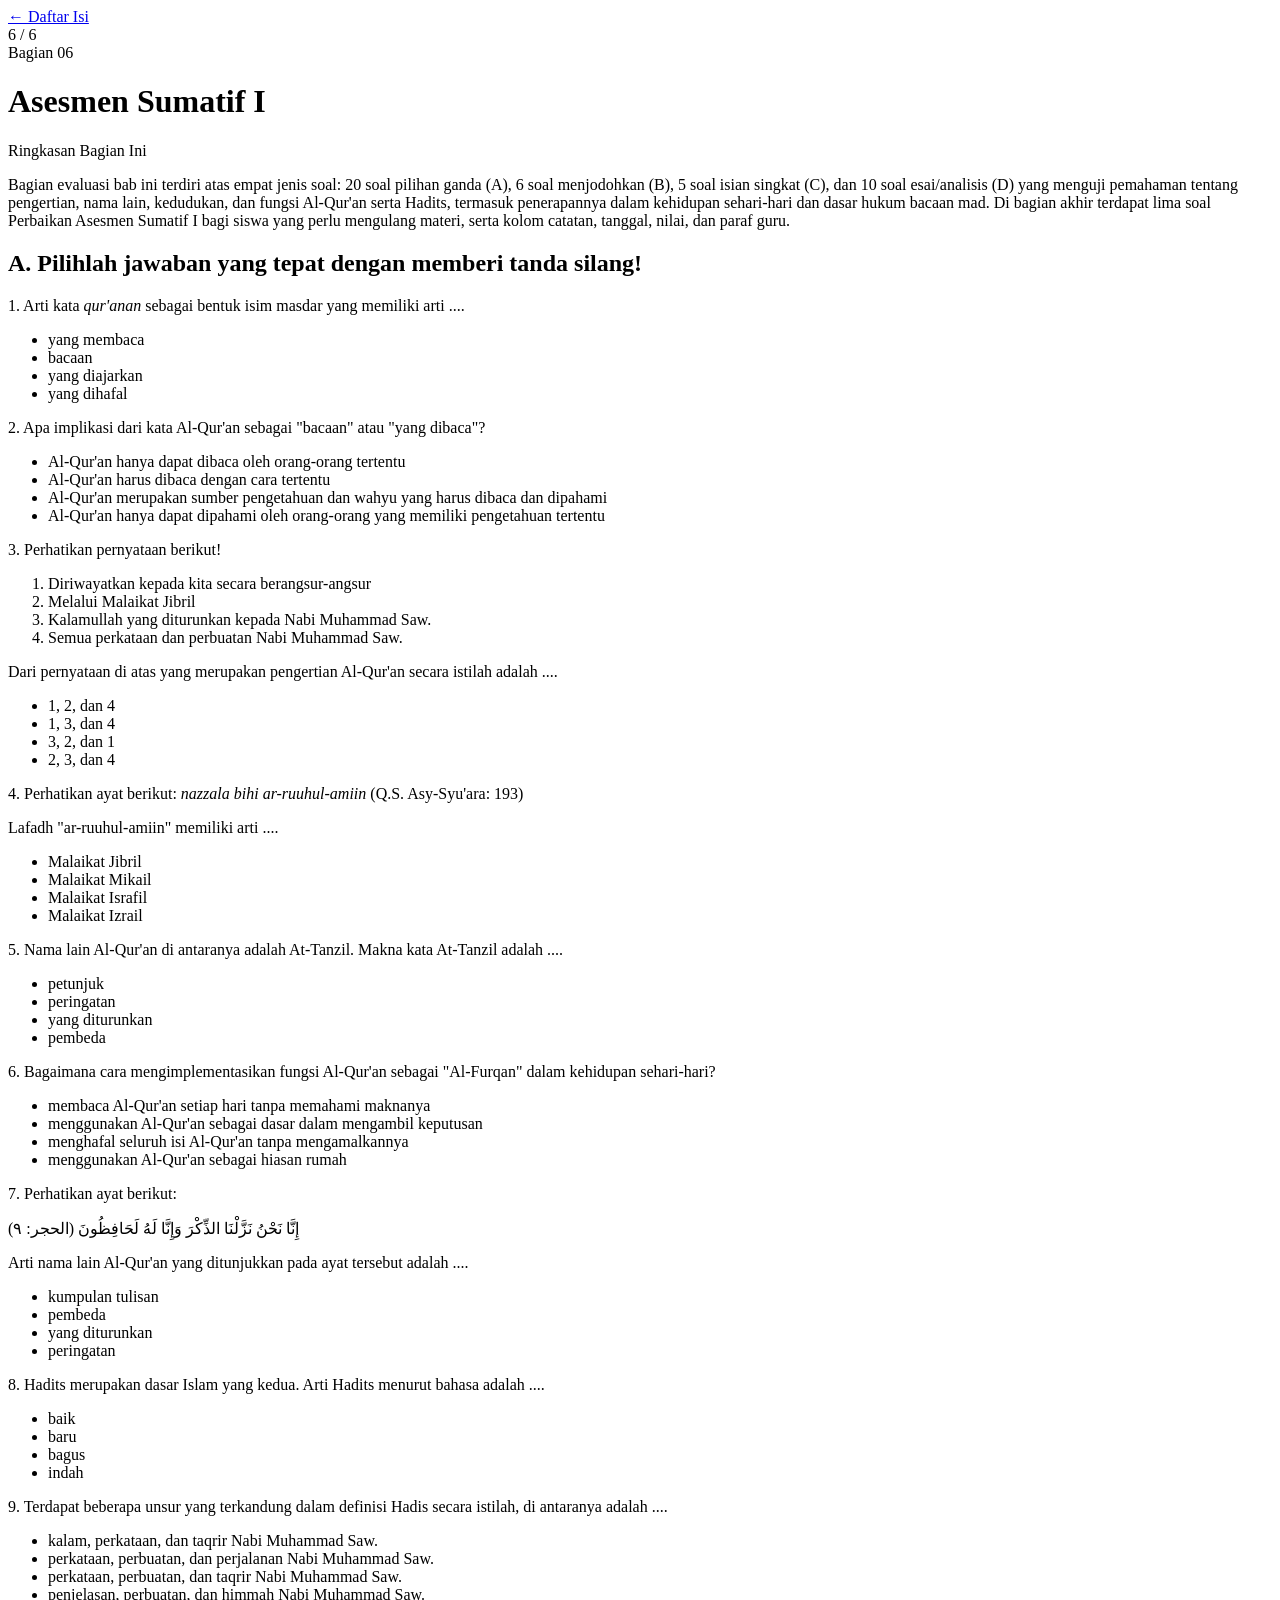
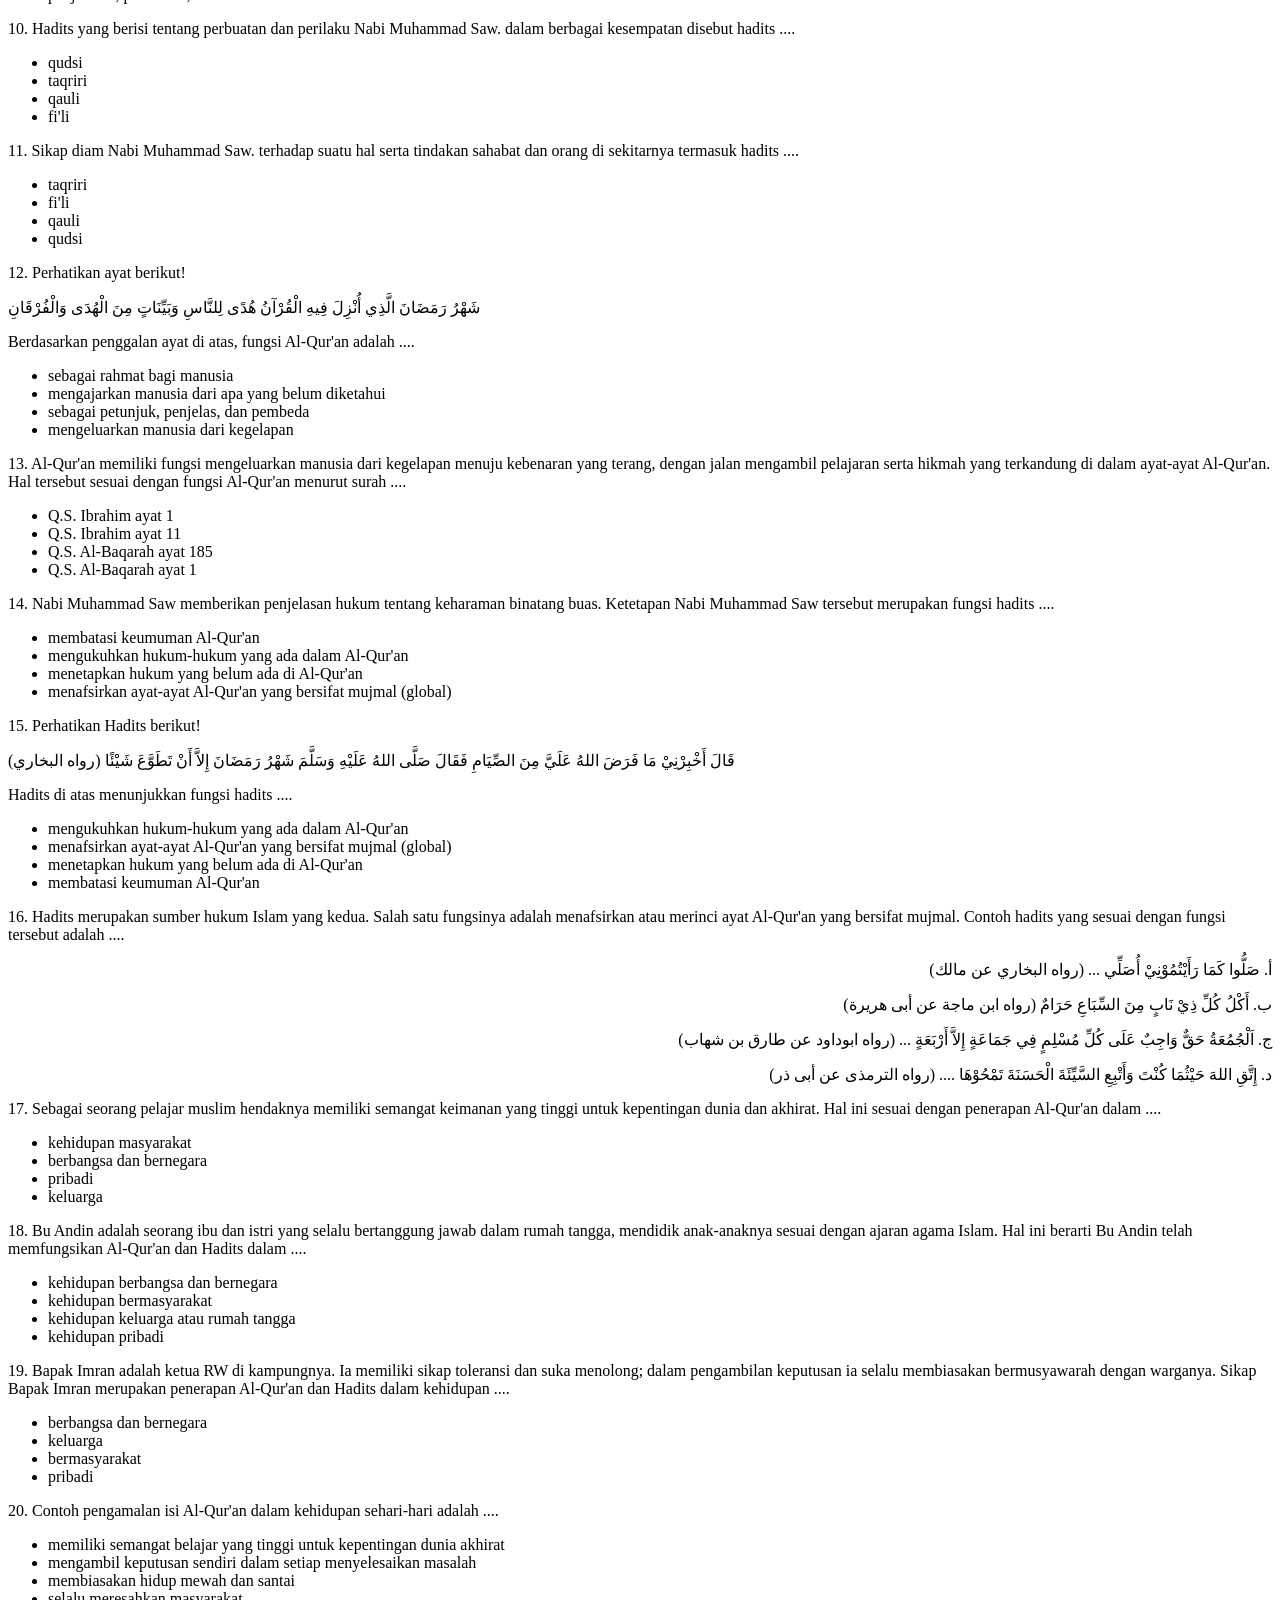
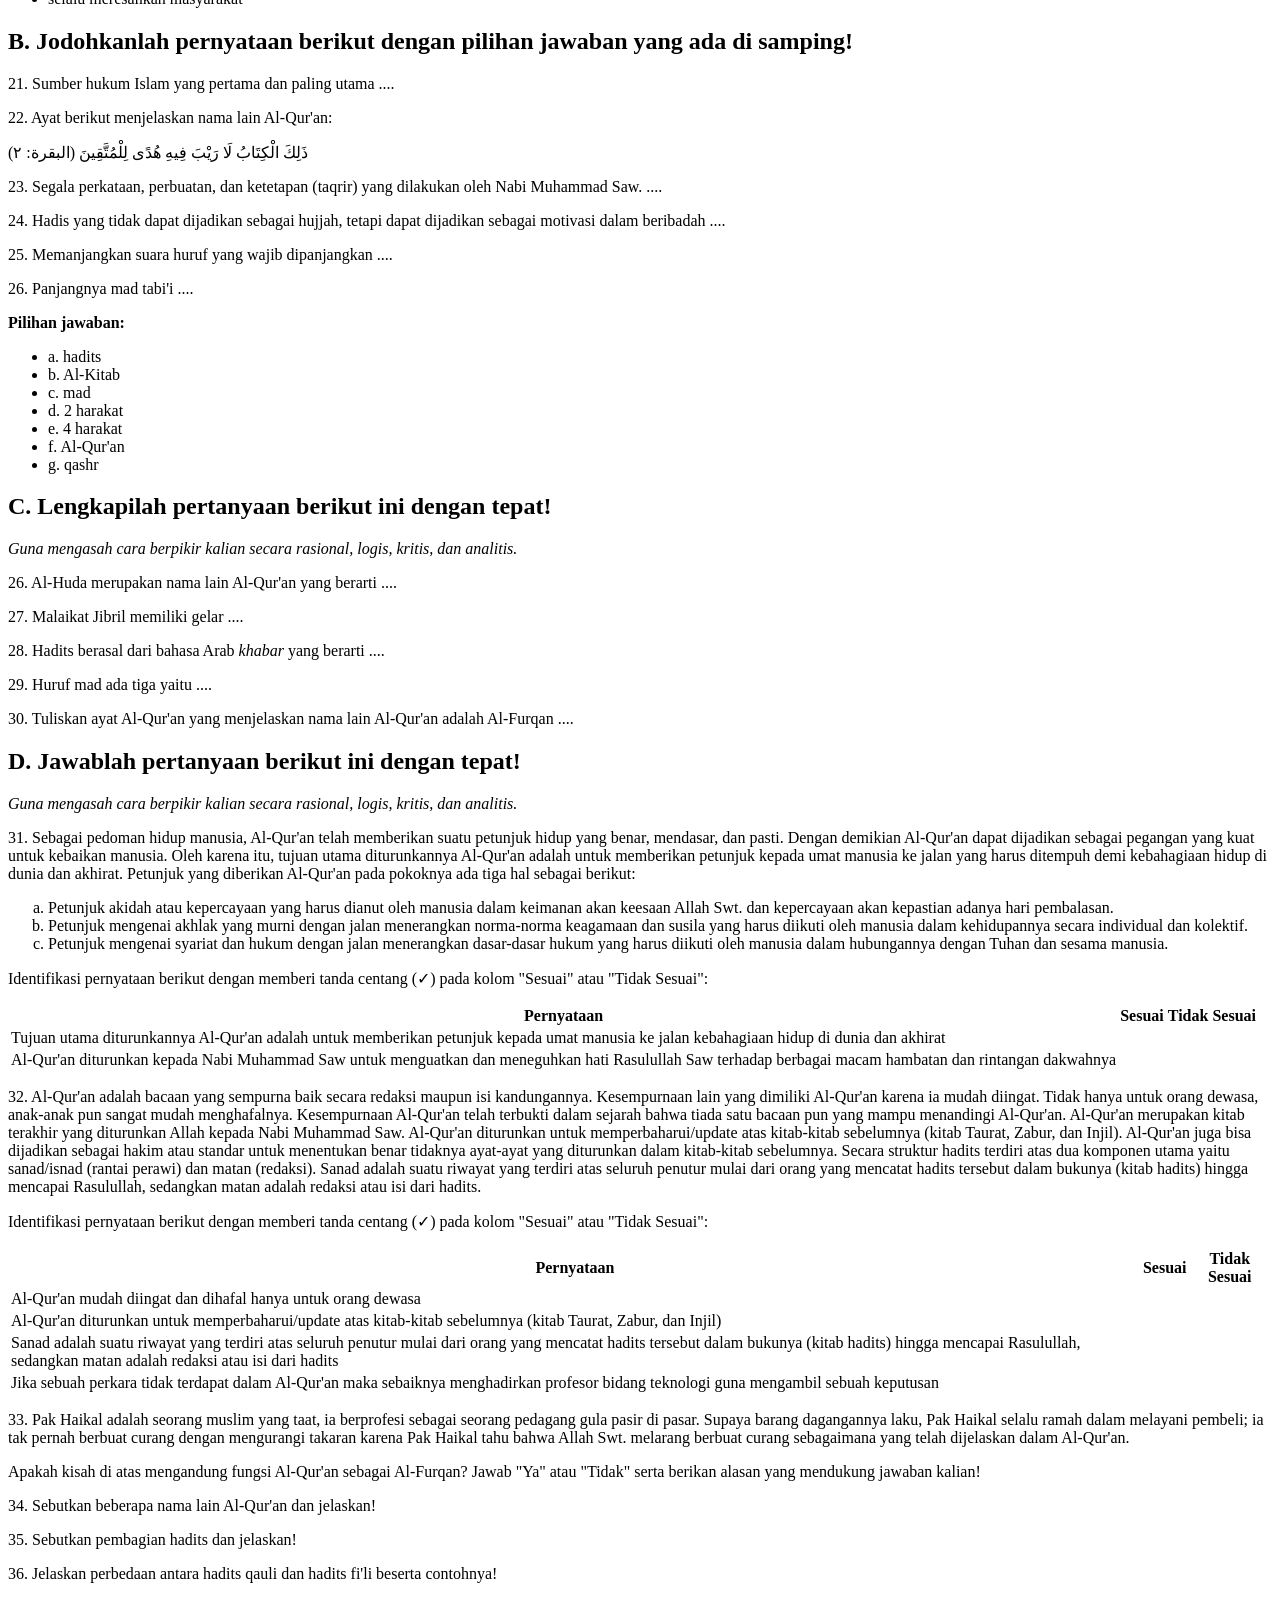
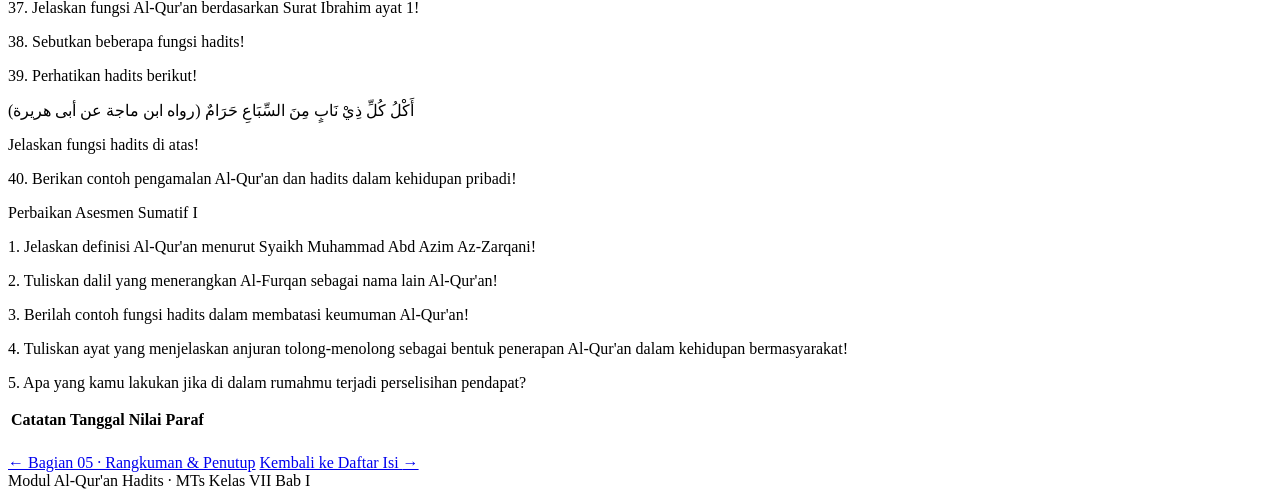
==== 06-asesmen.html @ 74bdc197 "Add files via upload" ====
<!DOCTYPE html>
<html lang="id">
<head>
<meta charset="UTF-8">
<meta name="viewport" content="width=device-width, initial-scale=1.0">
<title>Asesmen Sumatif I — Modul Al-Qur'an Hadits Bab I</title>
<link rel="stylesheet" href="assets/style.css">
</head>
<body>
<div class="wrap">

  <nav class="progress">
    <a href="index.html">&larr; Daftar Isi</a>
    <div class="dots">
      <span class="dot"></span><span class="dot"></span><span class="dot"></span>
      <span class="dot"></span><span class="dot"></span><span class="dot active"></span>
    </div>
    <span>6 / 6</span>
  </nav>

  <span class="section-tag">Bagian 06</span>
  <h1 class="page-title">Asesmen Sumatif I</h1>

  <div class="ringkasan">
    <span class="label">Ringkasan Bagian Ini</span>
    <p>Bagian evaluasi bab ini terdiri atas empat jenis soal: 20 soal pilihan ganda (A), 6 soal menjodohkan (B), 5 soal isian singkat (C), dan 10 soal esai/analisis (D) yang menguji pemahaman tentang pengertian, nama lain, kedudukan, dan fungsi Al-Qur'an serta Hadits, termasuk penerapannya dalam kehidupan sehari-hari dan dasar hukum bacaan mad. Di bagian akhir terdapat lima soal Perbaikan Asesmen Sumatif I bagi siswa yang perlu mengulang materi, serta kolom catatan, tanggal, nilai, dan paraf guru.</p>
  </div>

  <article>
    <h2>A. Pilihlah jawaban yang tepat dengan memberi tanda silang!</h2>

    <div class="soal"><p><span class="no">1.</span> Arti kata <em>qur'anan</em> sebagai bentuk isim masdar yang memiliki arti ....</p>
      <ul class="pilihan"><li data-letter="a">yang membaca</li><li data-letter="b">bacaan</li><li data-letter="c">yang diajarkan</li><li data-letter="d">yang dihafal</li></ul></div>

    <div class="soal"><p><span class="no">2.</span> Apa implikasi dari kata Al-Qur'an sebagai "bacaan" atau "yang dibaca"?</p>
      <ul class="pilihan"><li data-letter="a">Al-Qur'an hanya dapat dibaca oleh orang-orang tertentu</li><li data-letter="b">Al-Qur'an harus dibaca dengan cara tertentu</li><li data-letter="c">Al-Qur'an merupakan sumber pengetahuan dan wahyu yang harus dibaca dan dipahami</li><li data-letter="d">Al-Qur'an hanya dapat dipahami oleh orang-orang yang memiliki pengetahuan tertentu</li></ul></div>

    <div class="soal"><p><span class="no">3.</span> Perhatikan pernyataan berikut!</p>
      <ol><li>Diriwayatkan kepada kita secara berangsur-angsur</li><li>Melalui Malaikat Jibril</li><li>Kalamullah yang diturunkan kepada Nabi Muhammad Saw.</li><li>Semua perkataan dan perbuatan Nabi Muhammad Saw.</li></ol>
      <p>Dari pernyataan di atas yang merupakan pengertian Al-Qur'an secara istilah adalah ....</p>
      <ul class="pilihan"><li data-letter="a">1, 2, dan 4</li><li data-letter="b">1, 3, dan 4</li><li data-letter="c">3, 2, dan 1</li><li data-letter="d">2, 3, dan 4</li></ul></div>

    <div class="soal"><p><span class="no">4.</span> Perhatikan ayat berikut: <em>nazzala bihi ar-ruuhul-amiin</em> (Q.S. Asy-Syu'ara: 193)</p>
      <p>Lafadh "ar-ruuhul-amiin" memiliki arti ....</p>
      <ul class="pilihan"><li data-letter="a">Malaikat Jibril</li><li data-letter="b">Malaikat Mikail</li><li data-letter="c">Malaikat Israfil</li><li data-letter="d">Malaikat Izrail</li></ul></div>

    <div class="soal"><p><span class="no">5.</span> Nama lain Al-Qur'an di antaranya adalah At-Tanzil. Makna kata At-Tanzil adalah ....</p>
      <ul class="pilihan"><li data-letter="a">petunjuk</li><li data-letter="b">peringatan</li><li data-letter="c">yang diturunkan</li><li data-letter="d">pembeda</li></ul></div>

    <div class="soal"><p><span class="no">6.</span> Bagaimana cara mengimplementasikan fungsi Al-Qur'an sebagai "Al-Furqan" dalam kehidupan sehari-hari?</p>
      <ul class="pilihan"><li data-letter="a">membaca Al-Qur'an setiap hari tanpa memahami maknanya</li><li data-letter="b">menggunakan Al-Qur'an sebagai dasar dalam mengambil keputusan</li><li data-letter="c">menghafal seluruh isi Al-Qur'an tanpa mengamalkannya</li><li data-letter="d">menggunakan Al-Qur'an sebagai hiasan rumah</li></ul></div>

    <div class="soal"><p><span class="no">7.</span> Perhatikan ayat berikut:</p>
      <span class="arabic" dir="rtl">إِنَّا نَحْنُ نَزَّلْنَا الذِّكْرَ وَإِنَّا لَهُ لَحَافِظُونَ (الحجر: ٩)</span>
      <p>Arti nama lain Al-Qur'an yang ditunjukkan pada ayat tersebut adalah ....</p>
      <ul class="pilihan"><li data-letter="a">kumpulan tulisan</li><li data-letter="b">pembeda</li><li data-letter="c">yang diturunkan</li><li data-letter="d">peringatan</li></ul></div>

    <div class="soal"><p><span class="no">8.</span> Hadits merupakan dasar Islam yang kedua. Arti Hadits menurut bahasa adalah ....</p>
      <ul class="pilihan"><li data-letter="a">baik</li><li data-letter="b">baru</li><li data-letter="c">bagus</li><li data-letter="d">indah</li></ul></div>

    <div class="soal"><p><span class="no">9.</span> Terdapat beberapa unsur yang terkandung dalam definisi Hadis secara istilah, di antaranya adalah ....</p>
      <ul class="pilihan"><li data-letter="a">kalam, perkataan, dan taqrir Nabi Muhammad Saw.</li><li data-letter="b">perkataan, perbuatan, dan perjalanan Nabi Muhammad Saw.</li><li data-letter="c">perkataan, perbuatan, dan taqrir Nabi Muhammad Saw.</li><li data-letter="d">penjelasan, perbuatan, dan himmah Nabi Muhammad Saw.</li></ul></div>

    <div class="soal"><p><span class="no">10.</span> Hadits yang berisi tentang perbuatan dan perilaku Nabi Muhammad Saw. dalam berbagai kesempatan disebut hadits ....</p>
      <ul class="pilihan"><li data-letter="a">qudsi</li><li data-letter="b">taqriri</li><li data-letter="c">qauli</li><li data-letter="d">fi'li</li></ul></div>

    <div class="soal"><p><span class="no">11.</span> Sikap diam Nabi Muhammad Saw. terhadap suatu hal serta tindakan sahabat dan orang di sekitarnya termasuk hadits ....</p>
      <ul class="pilihan"><li data-letter="a">taqriri</li><li data-letter="b">fi'li</li><li data-letter="c">qauli</li><li data-letter="d">qudsi</li></ul></div>

    <div class="soal"><p><span class="no">12.</span> Perhatikan ayat berikut!</p>
      <span class="arabic" dir="rtl">شَهْرُ رَمَضَانَ الَّذِي أُنْزِلَ فِيهِ الْقُرْآنُ هُدًى لِلنَّاسِ وَبَيِّنَاتٍ مِنَ الْهُدَى وَالْفُرْقَانِ</span>
      <p>Berdasarkan penggalan ayat di atas, fungsi Al-Qur'an adalah ....</p>
      <ul class="pilihan"><li data-letter="a">sebagai rahmat bagi manusia</li><li data-letter="b">mengajarkan manusia dari apa yang belum diketahui</li><li data-letter="c">sebagai petunjuk, penjelas, dan pembeda</li><li data-letter="d">mengeluarkan manusia dari kegelapan</li></ul></div>

    <div class="soal"><p><span class="no">13.</span> Al-Qur'an memiliki fungsi mengeluarkan manusia dari kegelapan menuju kebenaran yang terang, dengan jalan mengambil pelajaran serta hikmah yang terkandung di dalam ayat-ayat Al-Qur'an. Hal tersebut sesuai dengan fungsi Al-Qur'an menurut surah ....</p>
      <ul class="pilihan"><li data-letter="a">Q.S. Ibrahim ayat 1</li><li data-letter="b">Q.S. Ibrahim ayat 11</li><li data-letter="c">Q.S. Al-Baqarah ayat 185</li><li data-letter="d">Q.S. Al-Baqarah ayat 1</li></ul></div>

    <div class="soal"><p><span class="no">14.</span> Nabi Muhammad Saw memberikan penjelasan hukum tentang keharaman binatang buas. Ketetapan Nabi Muhammad Saw tersebut merupakan fungsi hadits ....</p>
      <ul class="pilihan"><li data-letter="a">membatasi keumuman Al-Qur'an</li><li data-letter="b">mengukuhkan hukum-hukum yang ada dalam Al-Qur'an</li><li data-letter="c">menetapkan hukum yang belum ada di Al-Qur'an</li><li data-letter="d">menafsirkan ayat-ayat Al-Qur'an yang bersifat mujmal (global)</li></ul></div>

    <div class="soal"><p><span class="no">15.</span> Perhatikan Hadits berikut!</p>
      <span class="arabic" dir="rtl">قَالَ أَخْبِرْنِيْ مَا فَرَضَ اللهُ عَلَيَّ مِنَ الصِّيَامِ فَقَالَ صَلَّى اللهُ عَلَيْهِ وَسَلَّمَ شَهْرُ رَمَضَانَ إِلاَّ أَنْ تَطَوَّعَ شَيْئًا (رواه البخاري)</span>
      <p>Hadits di atas menunjukkan fungsi hadits ....</p>
      <ul class="pilihan"><li data-letter="a">mengukuhkan hukum-hukum yang ada dalam Al-Qur'an</li><li data-letter="b">menafsirkan ayat-ayat Al-Qur'an yang bersifat mujmal (global)</li><li data-letter="c">menetapkan hukum yang belum ada di Al-Qur'an</li><li data-letter="d">membatasi keumuman Al-Qur'an</li></ul></div>

    <div class="soal"><p><span class="no">16.</span> Hadits merupakan sumber hukum Islam yang kedua. Salah satu fungsinya adalah menafsirkan atau merinci ayat Al-Qur'an yang bersifat mujmal. Contoh hadits yang sesuai dengan fungsi tersebut adalah ....</p>
      <p class="arabic" dir="rtl">أ. صَلُّوا كَمَا رَأَيْتُمُوْنِيْ أُصَلِّي ... (رواه البخاري عن مالك)</p>
      <p class="arabic" dir="rtl">ب. أَكْلُ كُلِّ ذِيْ نَابٍ مِنَ السِّبَاعِ حَرَامٌ (رواه ابن ماجة عن أبى هريرة)</p>
      <p class="arabic" dir="rtl">ج. اَلْجُمُعَةُ حَقٌّ وَاجِبٌ عَلَى كُلِّ مُسْلِمٍ فِي جَمَاعَةٍ إِلاَّ أَرْبَعَةٍ ... (رواه ابوداود عن طارق بن شهاب)</p>
      <p class="arabic" dir="rtl">د. إِتَّقِ اللهَ حَيْثُمَا كُنْتَ وَأَتْبِعِ السَّيِّئَةَ الْحَسَنَةَ تَمْحُوْهَا .... (رواه الترمذى عن أبى ذر)</p></div>

    <div class="soal"><p><span class="no">17.</span> Sebagai seorang pelajar muslim hendaknya memiliki semangat keimanan yang tinggi untuk kepentingan dunia dan akhirat. Hal ini sesuai dengan penerapan Al-Qur'an dalam ....</p>
      <ul class="pilihan"><li data-letter="a">kehidupan masyarakat</li><li data-letter="b">berbangsa dan bernegara</li><li data-letter="c">pribadi</li><li data-letter="d">keluarga</li></ul></div>

    <div class="soal"><p><span class="no">18.</span> Bu Andin adalah seorang ibu dan istri yang selalu bertanggung jawab dalam rumah tangga, mendidik anak-anaknya sesuai dengan ajaran agama Islam. Hal ini berarti Bu Andin telah memfungsikan Al-Qur'an dan Hadits dalam ....</p>
      <ul class="pilihan"><li data-letter="a">kehidupan berbangsa dan bernegara</li><li data-letter="b">kehidupan bermasyarakat</li><li data-letter="c">kehidupan keluarga atau rumah tangga</li><li data-letter="d">kehidupan pribadi</li></ul></div>

    <div class="soal"><p><span class="no">19.</span> Bapak Imran adalah ketua RW di kampungnya. Ia memiliki sikap toleransi dan suka menolong; dalam pengambilan keputusan ia selalu membiasakan bermusyawarah dengan warganya. Sikap Bapak Imran merupakan penerapan Al-Qur'an dan Hadits dalam kehidupan ....</p>
      <ul class="pilihan"><li data-letter="a">berbangsa dan bernegara</li><li data-letter="b">keluarga</li><li data-letter="c">bermasyarakat</li><li data-letter="d">pribadi</li></ul></div>

    <div class="soal"><p><span class="no">20.</span> Contoh pengamalan isi Al-Qur'an dalam kehidupan sehari-hari adalah ....</p>
      <ul class="pilihan"><li data-letter="a">memiliki semangat belajar yang tinggi untuk kepentingan dunia akhirat</li><li data-letter="b">mengambil keputusan sendiri dalam setiap menyelesaikan masalah</li><li data-letter="c">membiasakan hidup mewah dan santai</li><li data-letter="d">selalu meresahkan masyarakat</li></ul></div>

    <h2>B. Jodohkanlah pernyataan berikut dengan pilihan jawaban yang ada di samping!</h2>
    <div class="soal"><p><span class="no">21.</span> Sumber hukum Islam yang pertama dan paling utama ....</p></div>
    <div class="soal"><p><span class="no">22.</span> Ayat berikut menjelaskan nama lain Al-Qur'an:</p>
      <span class="arabic" dir="rtl">ذَلِكَ الْكِتَابُ لَا رَيْبَ فِيهِ هُدًى لِلْمُتَّقِينَ (البقرة: ٢)</span></div>
    <div class="soal"><p><span class="no">23.</span> Segala perkataan, perbuatan, dan ketetapan (taqrir) yang dilakukan oleh Nabi Muhammad Saw. ....</p></div>
    <div class="soal"><p><span class="no">24.</span> Hadis yang tidak dapat dijadikan sebagai hujjah, tetapi dapat dijadikan sebagai motivasi dalam beribadah ....</p></div>
    <div class="soal"><p><span class="no">25.</span> Memanjangkan suara huruf yang wajib dipanjangkan ....</p></div>
    <div class="soal"><p><span class="no">26.</span> Panjangnya mad tabi'i ....</p></div>

    <p><strong>Pilihan jawaban:</strong></p>
    <ul>
      <li>a. hadits</li>
      <li>b. Al-Kitab</li>
      <li>c. mad</li>
      <li>d. 2 harakat</li>
      <li>e. 4 harakat</li>
      <li>f. Al-Qur'an</li>
      <li>g. qashr</li>
    </ul>

    <h2>C. Lengkapilah pertanyaan berikut ini dengan tepat!</h2>
    <p><em>Guna mengasah cara berpikir kalian secara rasional, logis, kritis, dan analitis.</em></p>
    <div class="soal"><p><span class="no">26.</span> Al-Huda merupakan nama lain Al-Qur'an yang berarti ....</p></div>
    <div class="soal"><p><span class="no">27.</span> Malaikat Jibril memiliki gelar ....</p></div>
    <div class="soal"><p><span class="no">28.</span> Hadits berasal dari bahasa Arab <em>khabar</em> yang berarti ....</p></div>
    <div class="soal"><p><span class="no">29.</span> Huruf mad ada tiga yaitu ....</p></div>
    <div class="soal"><p><span class="no">30.</span> Tuliskan ayat Al-Qur'an yang menjelaskan nama lain Al-Qur'an adalah Al-Furqan ....</p></div>

    <h2>D. Jawablah pertanyaan berikut ini dengan tepat!</h2>
    <p><em>Guna mengasah cara berpikir kalian secara rasional, logis, kritis, dan analitis.</em></p>

    <div class="soal"><p><span class="no">31.</span> Sebagai pedoman hidup manusia, Al-Qur'an telah memberikan suatu petunjuk hidup yang benar, mendasar, dan pasti. Dengan demikian Al-Qur'an dapat dijadikan sebagai pegangan yang kuat untuk kebaikan manusia. Oleh karena itu, tujuan utama diturunkannya Al-Qur'an adalah untuk memberikan petunjuk kepada umat manusia ke jalan yang harus ditempuh demi kebahagiaan hidup di dunia dan akhirat. Petunjuk yang diberikan Al-Qur'an pada pokoknya ada tiga hal sebagai berikut:</p>
      <ol type="a">
        <li>Petunjuk akidah atau kepercayaan yang harus dianut oleh manusia dalam keimanan akan keesaan Allah Swt. dan kepercayaan akan kepastian adanya hari pembalasan.</li>
        <li>Petunjuk mengenai akhlak yang murni dengan jalan menerangkan norma-norma keagamaan dan susila yang harus diikuti oleh manusia dalam kehidupannya secara individual dan kolektif.</li>
        <li>Petunjuk mengenai syariat dan hukum dengan jalan menerangkan dasar-dasar hukum yang harus diikuti oleh manusia dalam hubungannya dengan Tuhan dan sesama manusia.</li>
      </ol>
      <p>Identifikasi pernyataan berikut dengan memberi tanda centang (&check;) pada kolom "Sesuai" atau "Tidak Sesuai":</p>
      <table>
        <thead><tr><th>Pernyataan</th><th>Sesuai</th><th>Tidak Sesuai</th></tr></thead>
        <tbody>
          <tr><td>Tujuan utama diturunkannya Al-Qur'an adalah untuk memberikan petunjuk kepada umat manusia ke jalan kebahagiaan hidup di dunia dan akhirat</td><td>&nbsp;</td><td>&nbsp;</td></tr>
          <tr><td>Al-Qur'an diturunkan kepada Nabi Muhammad Saw untuk menguatkan dan meneguhkan hati Rasulullah Saw terhadap berbagai macam hambatan dan rintangan dakwahnya</td><td>&nbsp;</td><td>&nbsp;</td></tr>
        </tbody>
      </table>
    </div>

    <div class="soal"><p><span class="no">32.</span> Al-Qur'an adalah bacaan yang sempurna baik secara redaksi maupun isi kandungannya. Kesempurnaan lain yang dimiliki Al-Qur'an karena ia mudah diingat. Tidak hanya untuk orang dewasa, anak-anak pun sangat mudah menghafalnya. Kesempurnaan Al-Qur'an telah terbukti dalam sejarah bahwa tiada satu bacaan pun yang mampu menandingi Al-Qur'an. Al-Qur'an merupakan kitab terakhir yang diturunkan Allah kepada Nabi Muhammad Saw. Al-Qur'an diturunkan untuk memperbaharui/update atas kitab-kitab sebelumnya (kitab Taurat, Zabur, dan Injil). Al-Qur'an juga bisa dijadikan sebagai hakim atau standar untuk menentukan benar tidaknya ayat-ayat yang diturunkan dalam kitab-kitab sebelumnya. Secara struktur hadits terdiri atas dua komponen utama yaitu sanad/isnad (rantai perawi) dan matan (redaksi). Sanad adalah suatu riwayat yang terdiri atas seluruh penutur mulai dari orang yang mencatat hadits tersebut dalam bukunya (kitab hadits) hingga mencapai Rasulullah, sedangkan matan adalah redaksi atau isi dari hadits.</p>
      <p>Identifikasi pernyataan berikut dengan memberi tanda centang (&check;) pada kolom "Sesuai" atau "Tidak Sesuai":</p>
      <table>
        <thead><tr><th>Pernyataan</th><th>Sesuai</th><th>Tidak Sesuai</th></tr></thead>
        <tbody>
          <tr><td>Al-Qur'an mudah diingat dan dihafal hanya untuk orang dewasa</td><td>&nbsp;</td><td>&nbsp;</td></tr>
          <tr><td>Al-Qur'an diturunkan untuk memperbaharui/update atas kitab-kitab sebelumnya (kitab Taurat, Zabur, dan Injil)</td><td>&nbsp;</td><td>&nbsp;</td></tr>
          <tr><td>Sanad adalah suatu riwayat yang terdiri atas seluruh penutur mulai dari orang yang mencatat hadits tersebut dalam bukunya (kitab hadits) hingga mencapai Rasulullah, sedangkan matan adalah redaksi atau isi dari hadits</td><td>&nbsp;</td><td>&nbsp;</td></tr>
          <tr><td>Jika sebuah perkara tidak terdapat dalam Al-Qur'an maka sebaiknya menghadirkan profesor bidang teknologi guna mengambil sebuah keputusan</td><td>&nbsp;</td><td>&nbsp;</td></tr>
        </tbody>
      </table>
    </div>

    <div class="soal"><p><span class="no">33.</span> Pak Haikal adalah seorang muslim yang taat, ia berprofesi sebagai seorang pedagang gula pasir di pasar. Supaya barang dagangannya laku, Pak Haikal selalu ramah dalam melayani pembeli; ia tak pernah berbuat curang dengan mengurangi takaran karena Pak Haikal tahu bahwa Allah Swt. melarang berbuat curang sebagaimana yang telah dijelaskan dalam Al-Qur'an.</p>
      <p>Apakah kisah di atas mengandung fungsi Al-Qur'an sebagai Al-Furqan? Jawab "Ya" atau "Tidak" serta berikan alasan yang mendukung jawaban kalian!</p></div>

    <div class="soal"><p><span class="no">34.</span> Sebutkan beberapa nama lain Al-Qur'an dan jelaskan!</p></div>
    <div class="soal"><p><span class="no">35.</span> Sebutkan pembagian hadits dan jelaskan!</p></div>
    <div class="soal"><p><span class="no">36.</span> Jelaskan perbedaan antara hadits qauli dan hadits fi'li beserta contohnya!</p></div>
    <div class="soal"><p><span class="no">37.</span> Jelaskan fungsi Al-Qur'an berdasarkan Surat Ibrahim ayat 1!</p></div>
    <div class="soal"><p><span class="no">38.</span> Sebutkan beberapa fungsi hadits!</p></div>
    <div class="soal"><p><span class="no">39.</span> Perhatikan hadits berikut!</p>
      <span class="arabic" dir="rtl">أَكْلُ كُلِّ ذِيْ نَابٍ مِنَ السِّبَاعِ حَرَامٌ (رواه ابن ماجة عن أبى هريرة)</span>
      <p>Jelaskan fungsi hadits di atas!</p></div>
    <div class="soal"><p><span class="no">40.</span> Berikan contoh pengamalan Al-Qur'an dan hadits dalam kehidupan pribadi!</p></div>

    <div class="divider">Perbaikan Asesmen Sumatif I</div>

    <div class="soal"><p><span class="no">1.</span> Jelaskan definisi Al-Qur'an menurut Syaikh Muhammad Abd Azim Az-Zarqani!</p></div>
    <div class="soal"><p><span class="no">2.</span> Tuliskan dalil yang menerangkan Al-Furqan sebagai nama lain Al-Qur'an!</p></div>
    <div class="soal"><p><span class="no">3.</span> Berilah contoh fungsi hadits dalam membatasi keumuman Al-Qur'an!</p></div>
    <div class="soal"><p><span class="no">4.</span> Tuliskan ayat yang menjelaskan anjuran tolong-menolong sebagai bentuk penerapan Al-Qur'an dalam kehidupan bermasyarakat!</p></div>
    <div class="soal"><p><span class="no">5.</span> Apa yang kamu lakukan jika di dalam rumahmu terjadi perselisihan pendapat?</p></div>

    <table>
      <thead><tr><th>Catatan</th><th>Tanggal</th><th>Nilai</th><th>Paraf</th></tr></thead>
      <tbody><tr><td>&nbsp;</td><td>&nbsp;</td><td>&nbsp;</td><td>&nbsp;</td></tr></tbody>
    </table>
  </article>

  <div class="pagenav">
    <a href="05-rangkuman.html">&larr; Bagian 05 &middot; Rangkuman &amp; Penutup</a>
    <a class="next" href="index.html">Kembali ke Daftar Isi <span class="arrow">&rarr;</span></a>
  </div>
  <footer class="sitefooter">Modul Al-Qur'an Hadits &middot; MTs Kelas VII Bab I</footer>
</div>
</body>
</html>
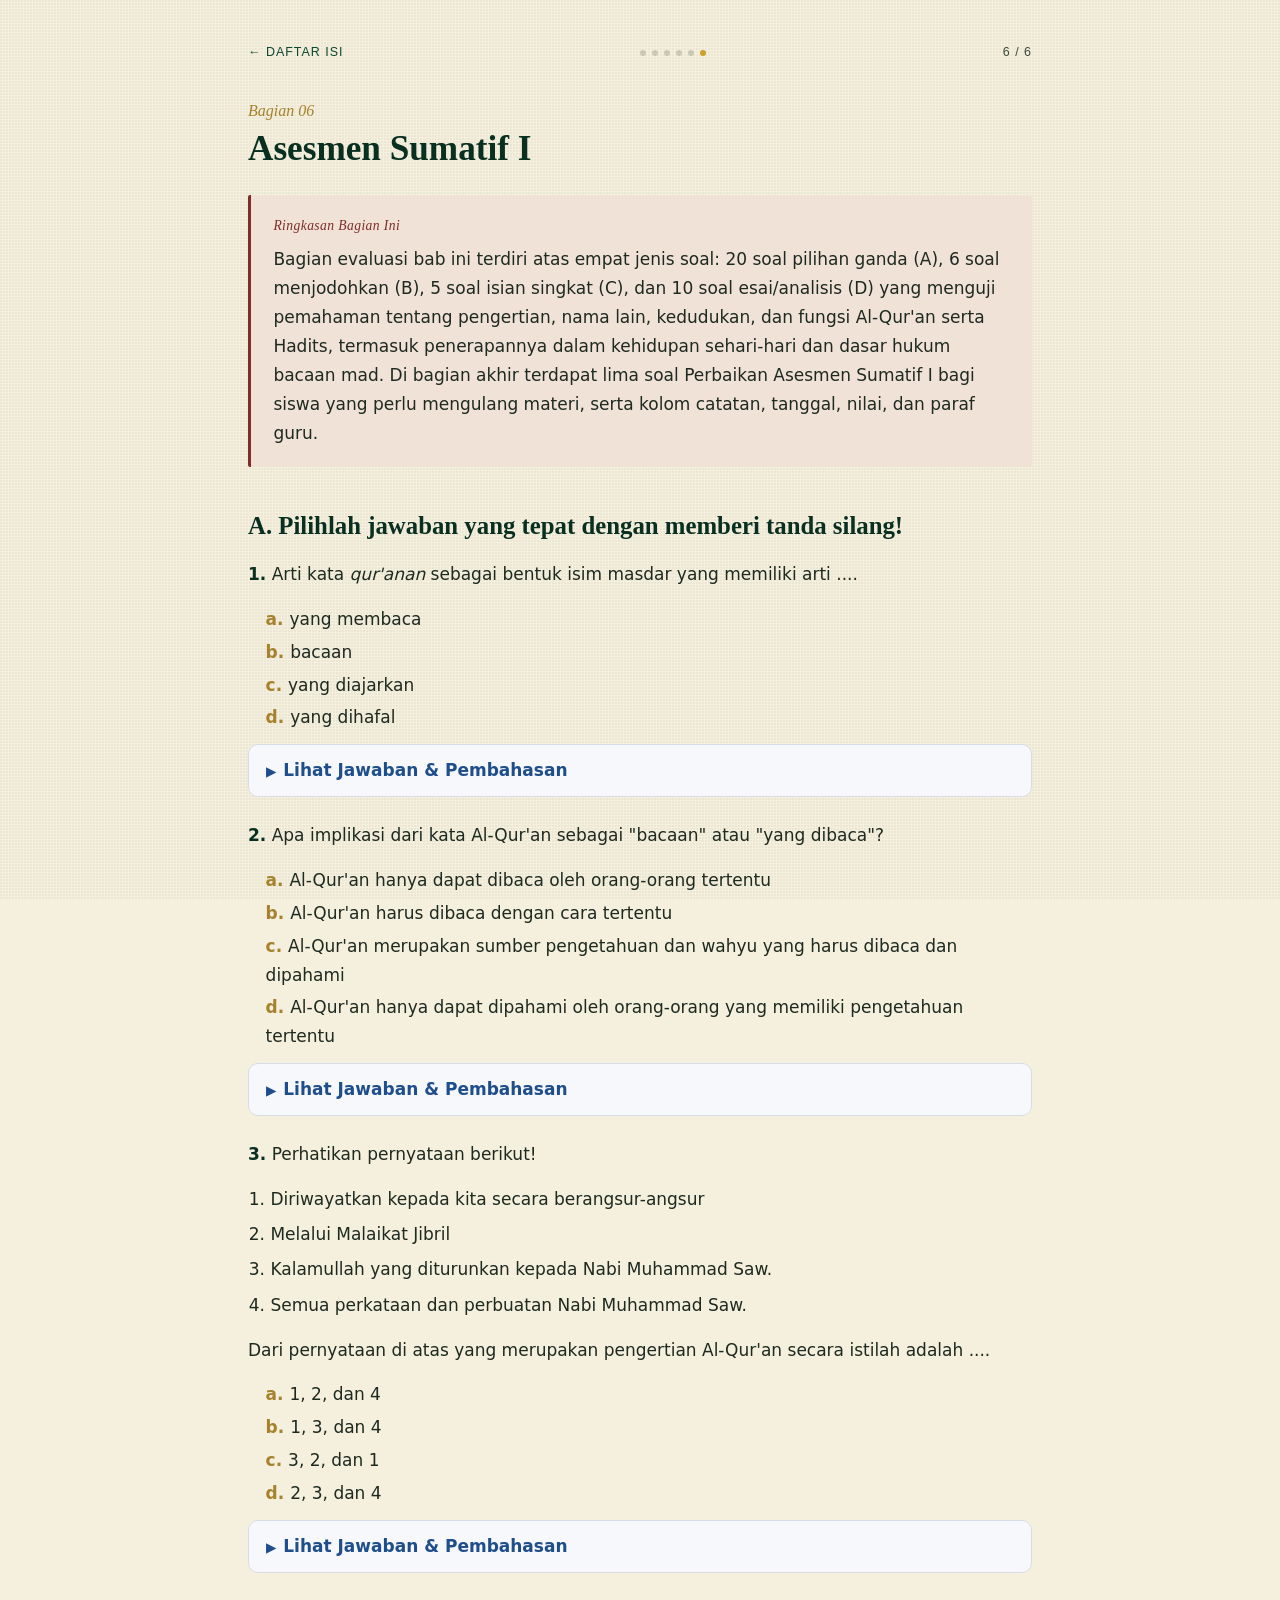
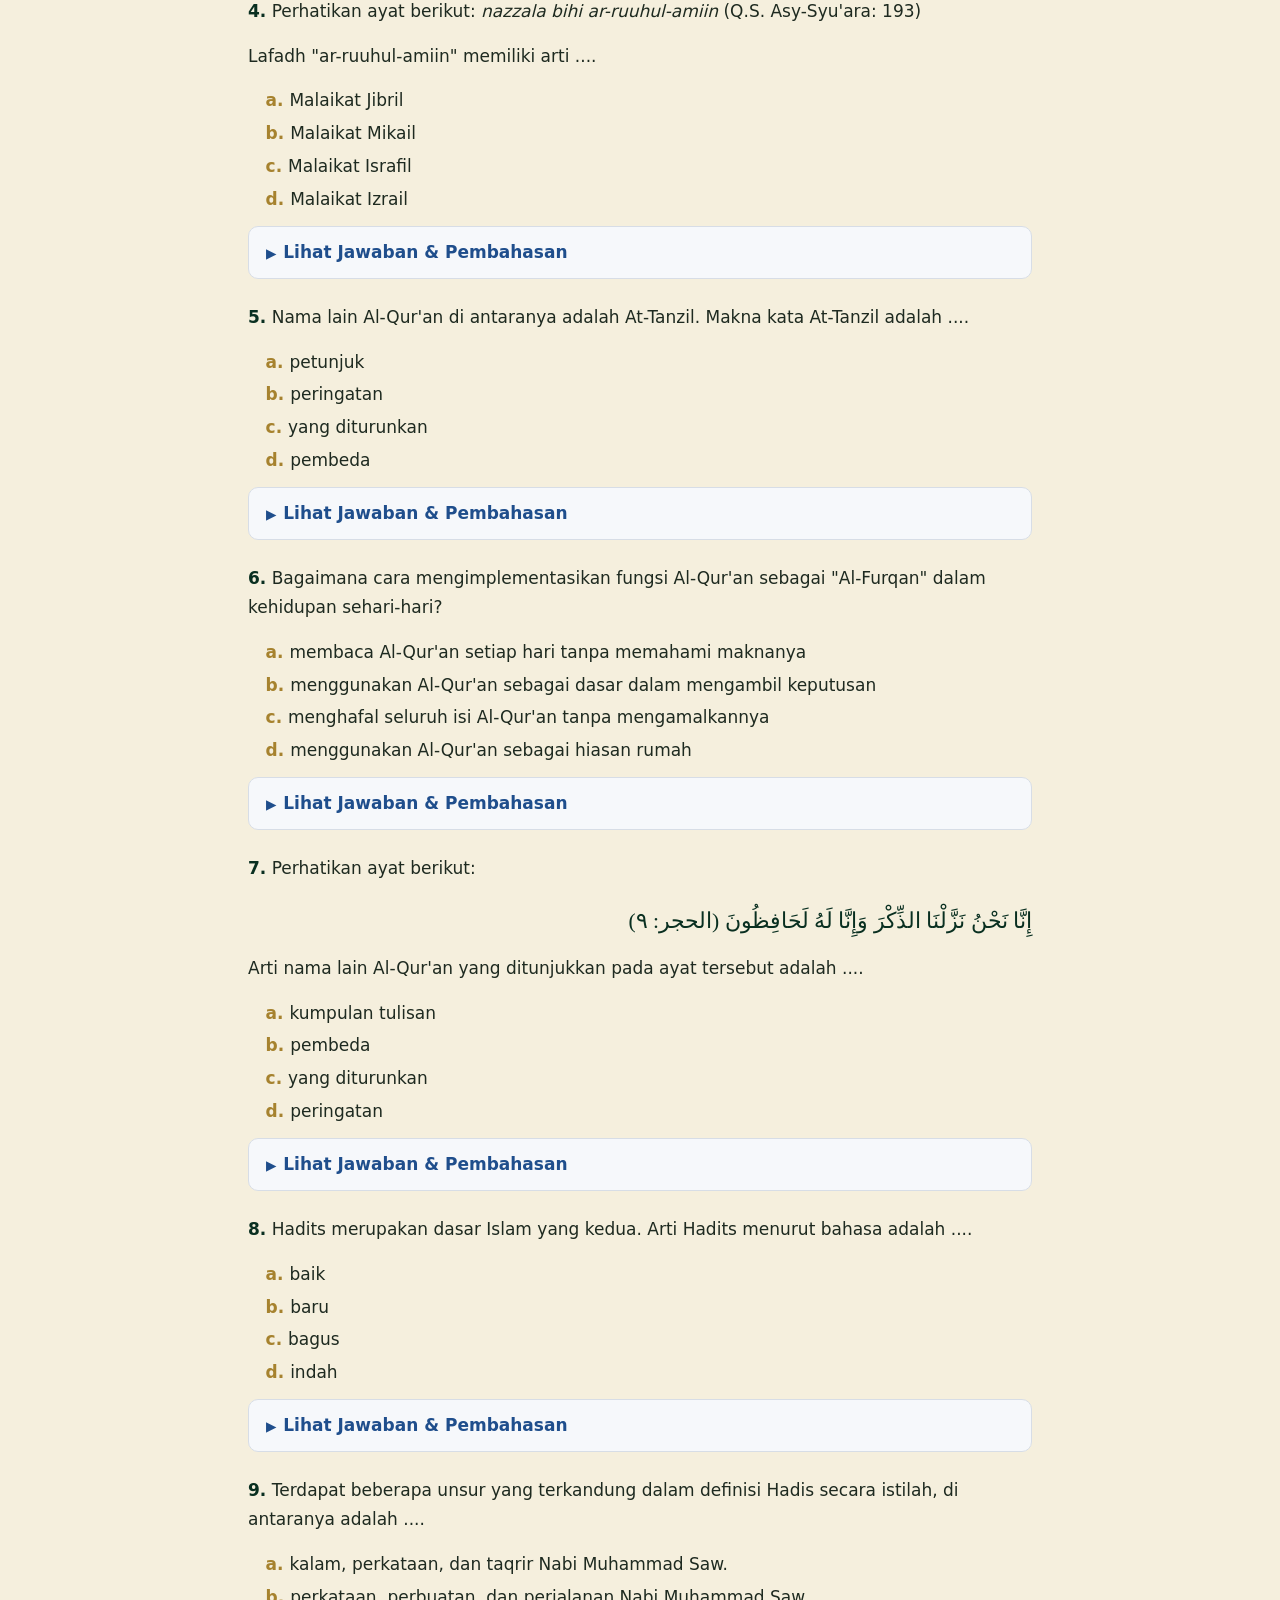
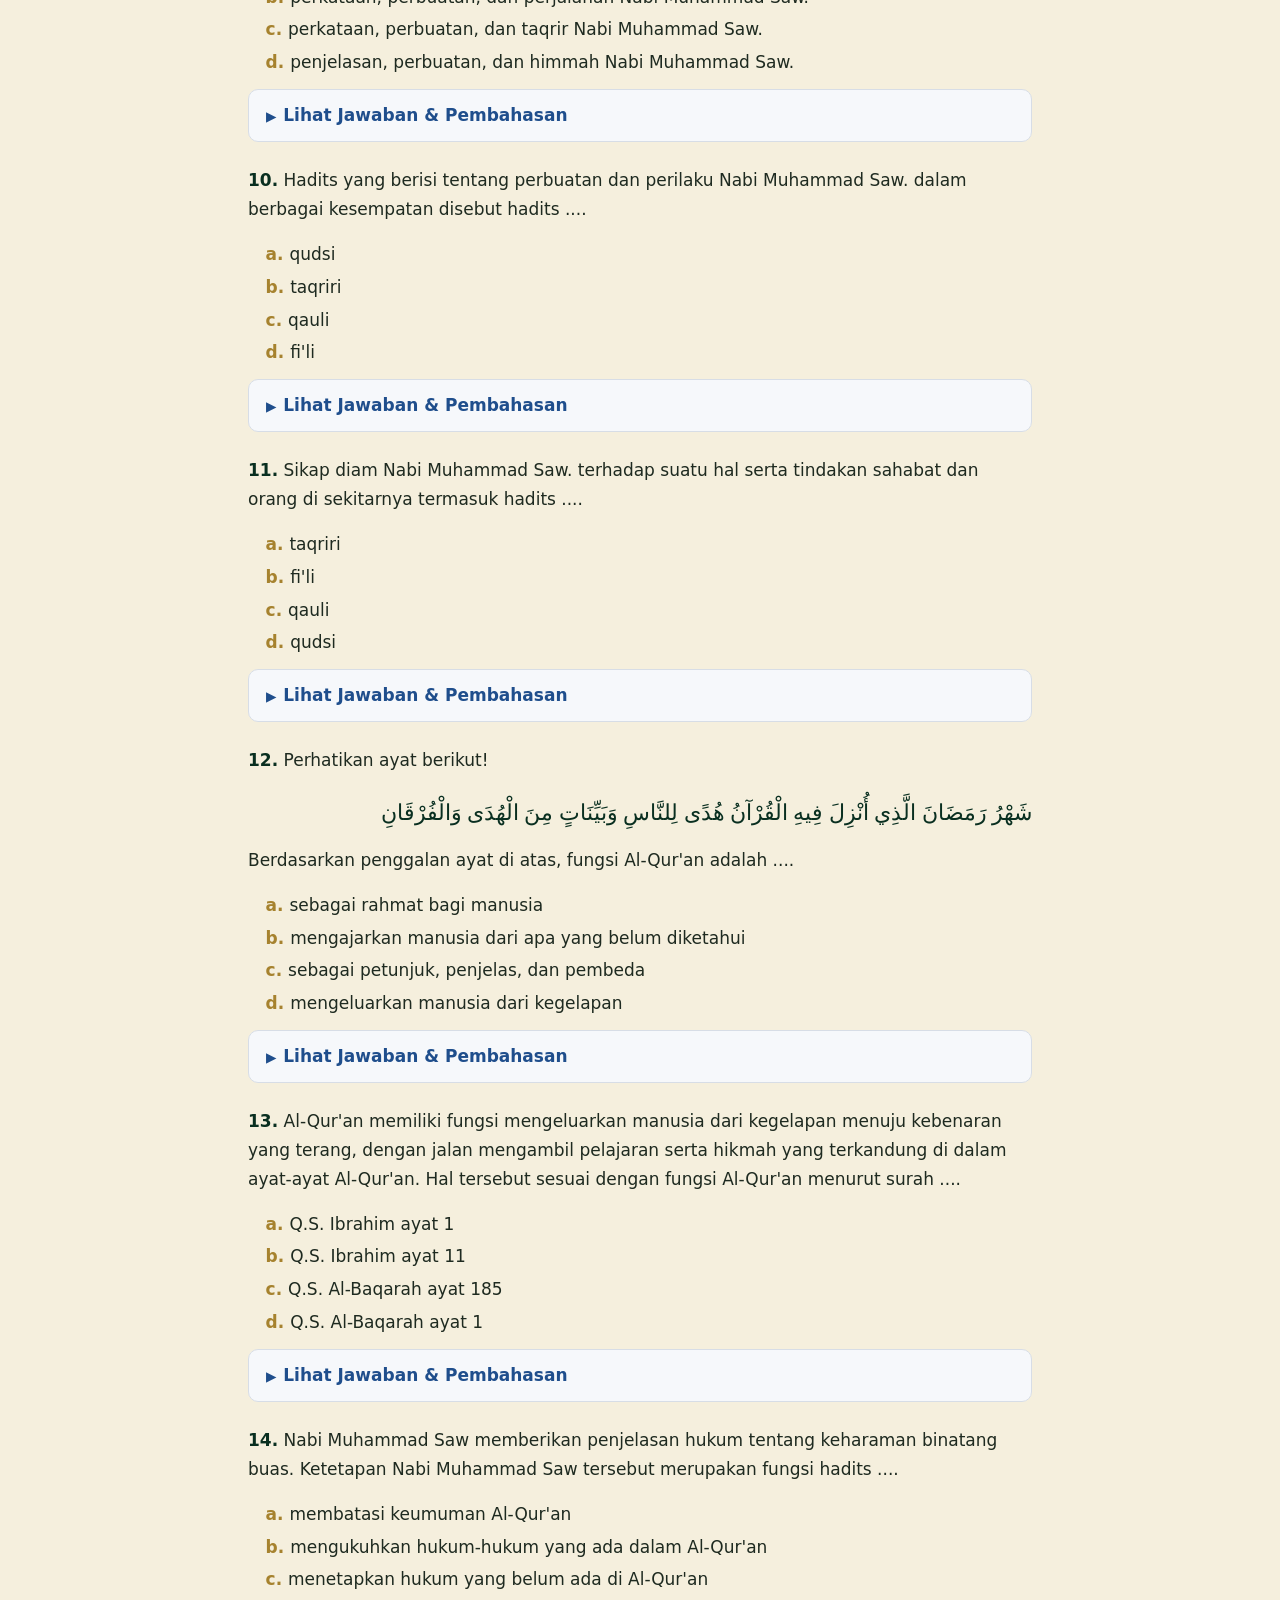
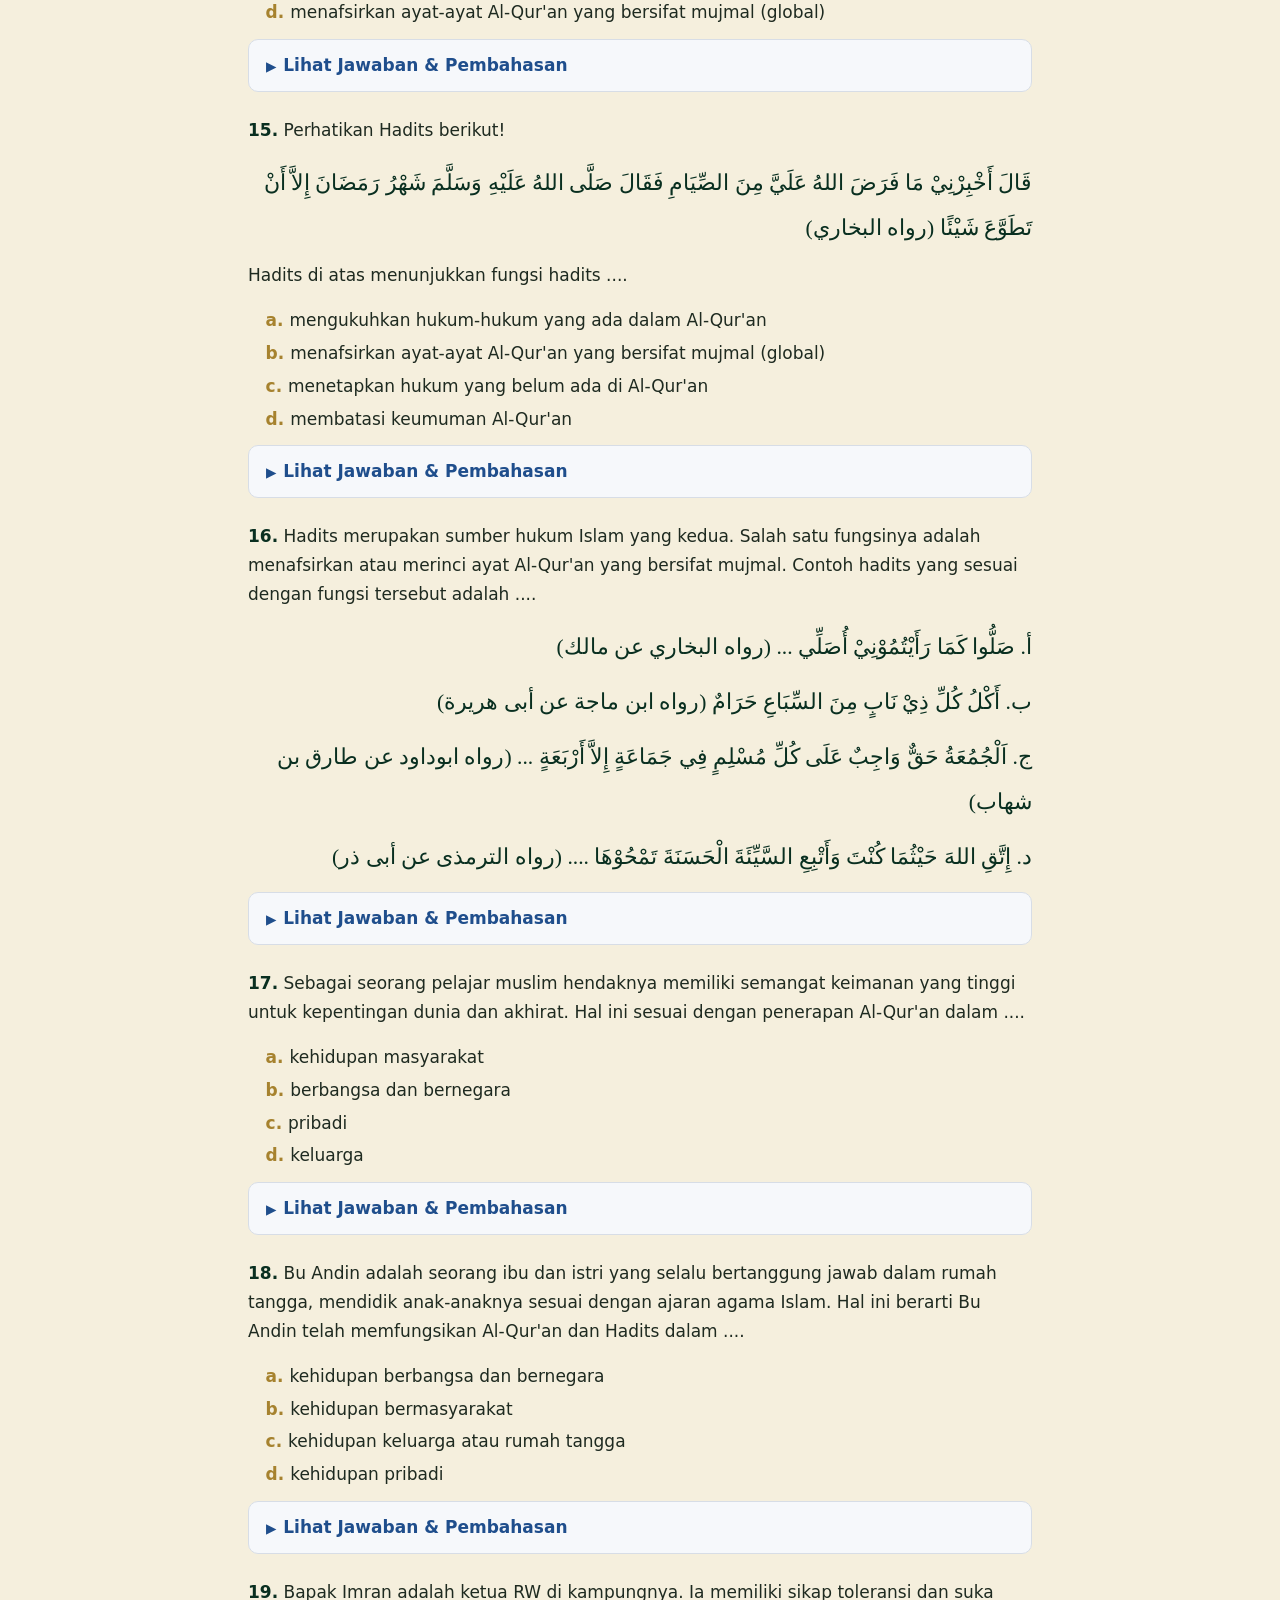
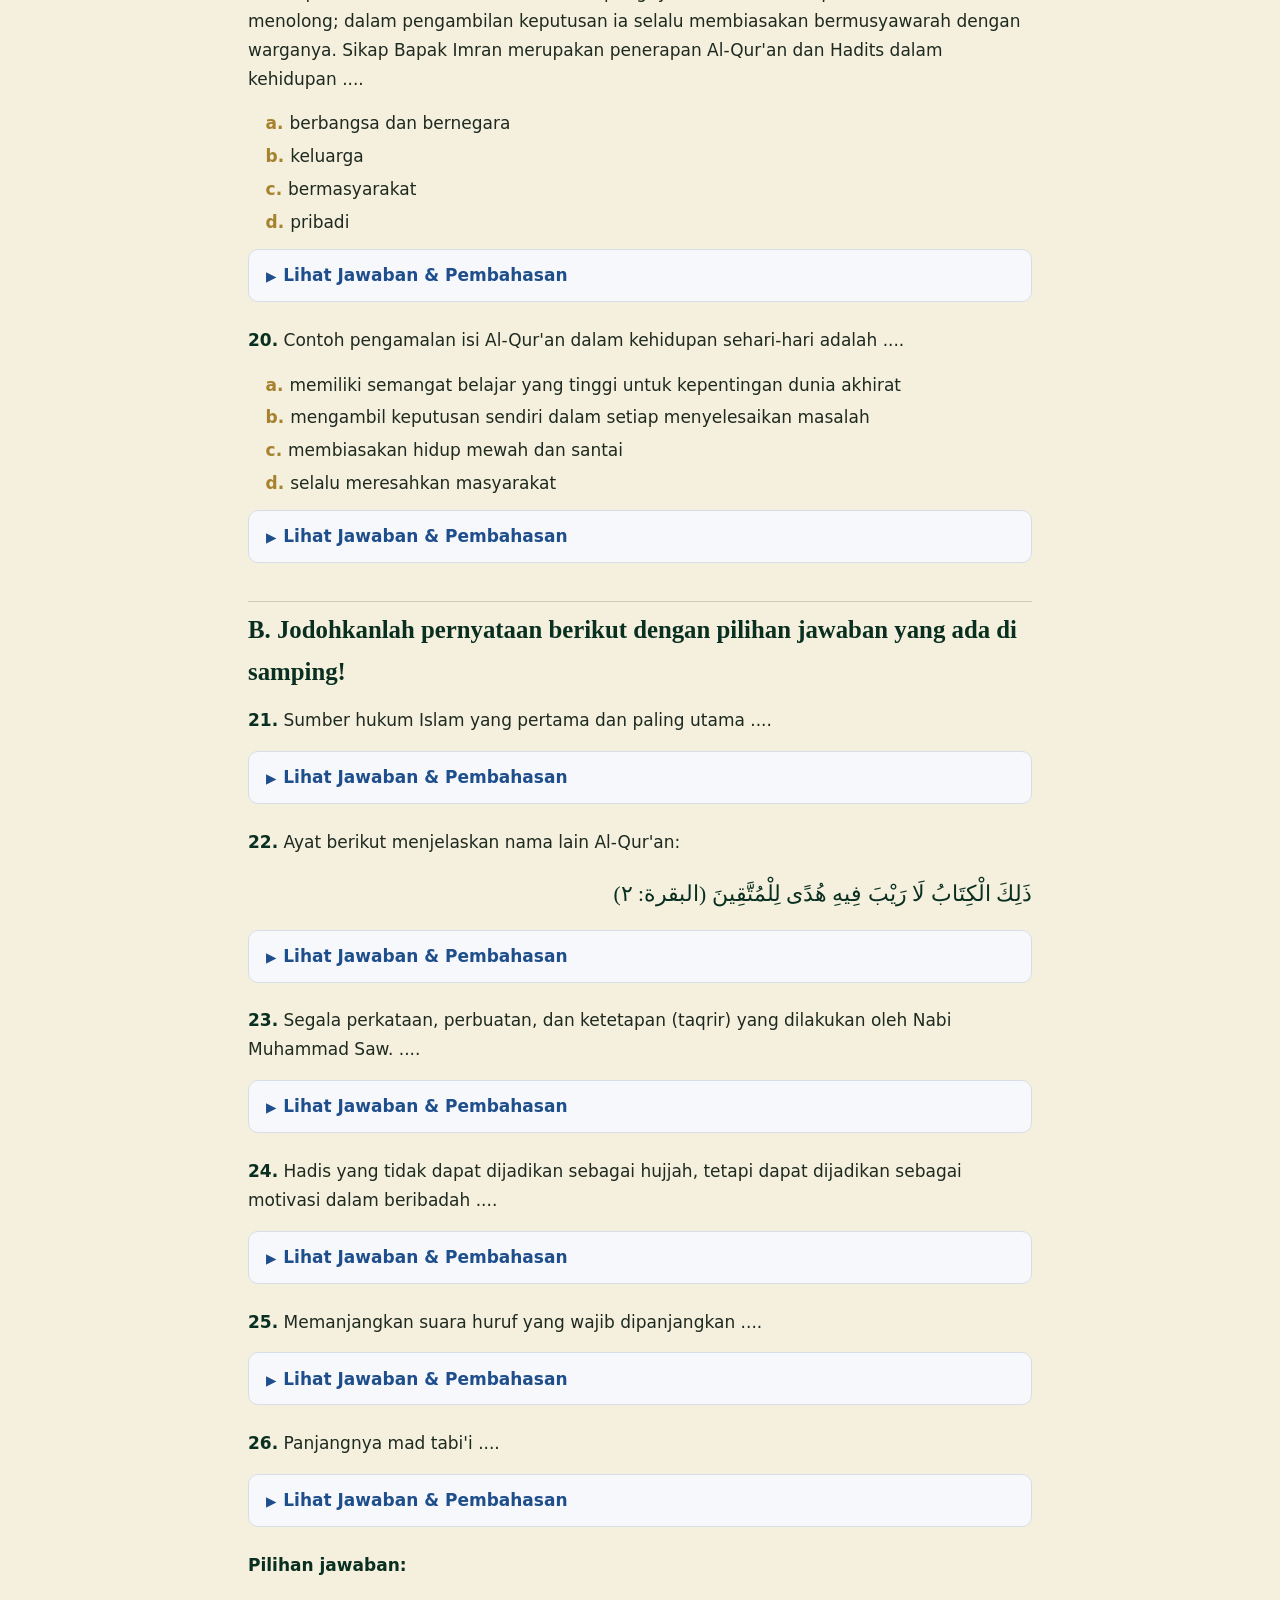
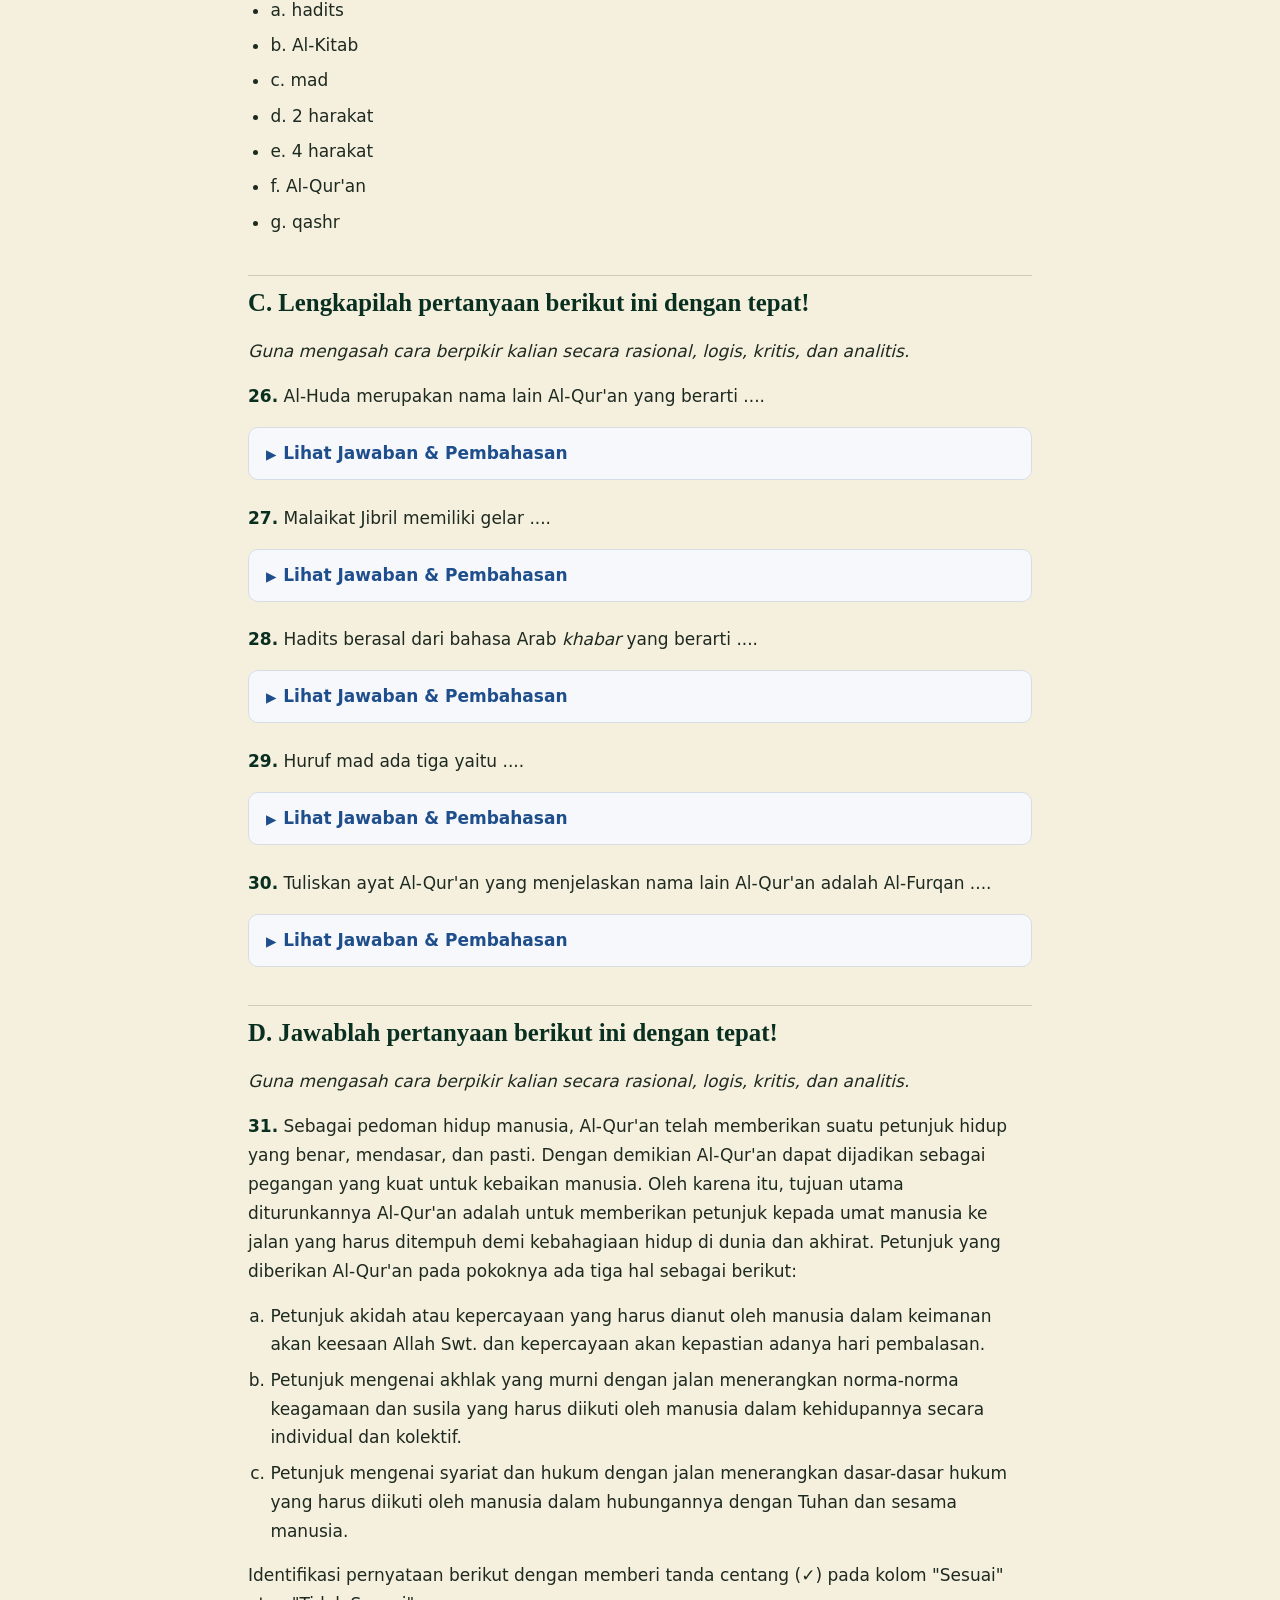
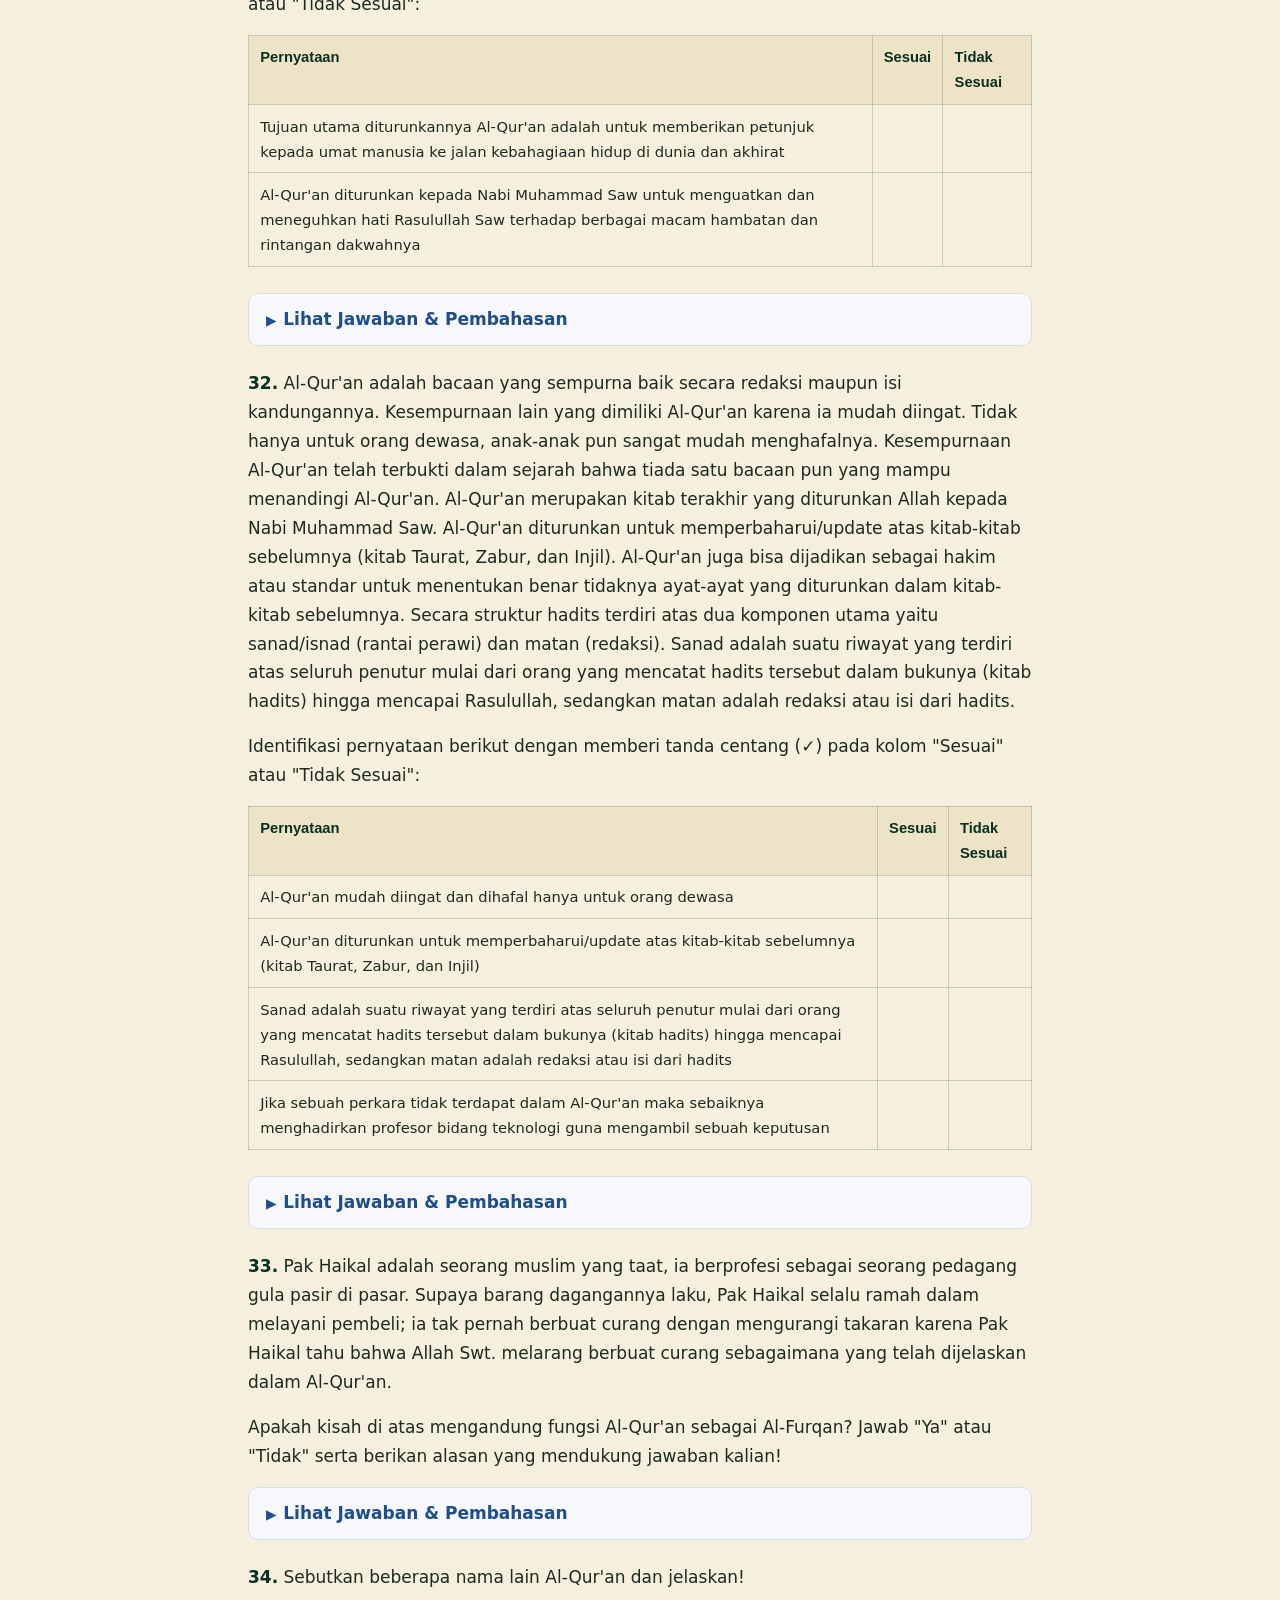
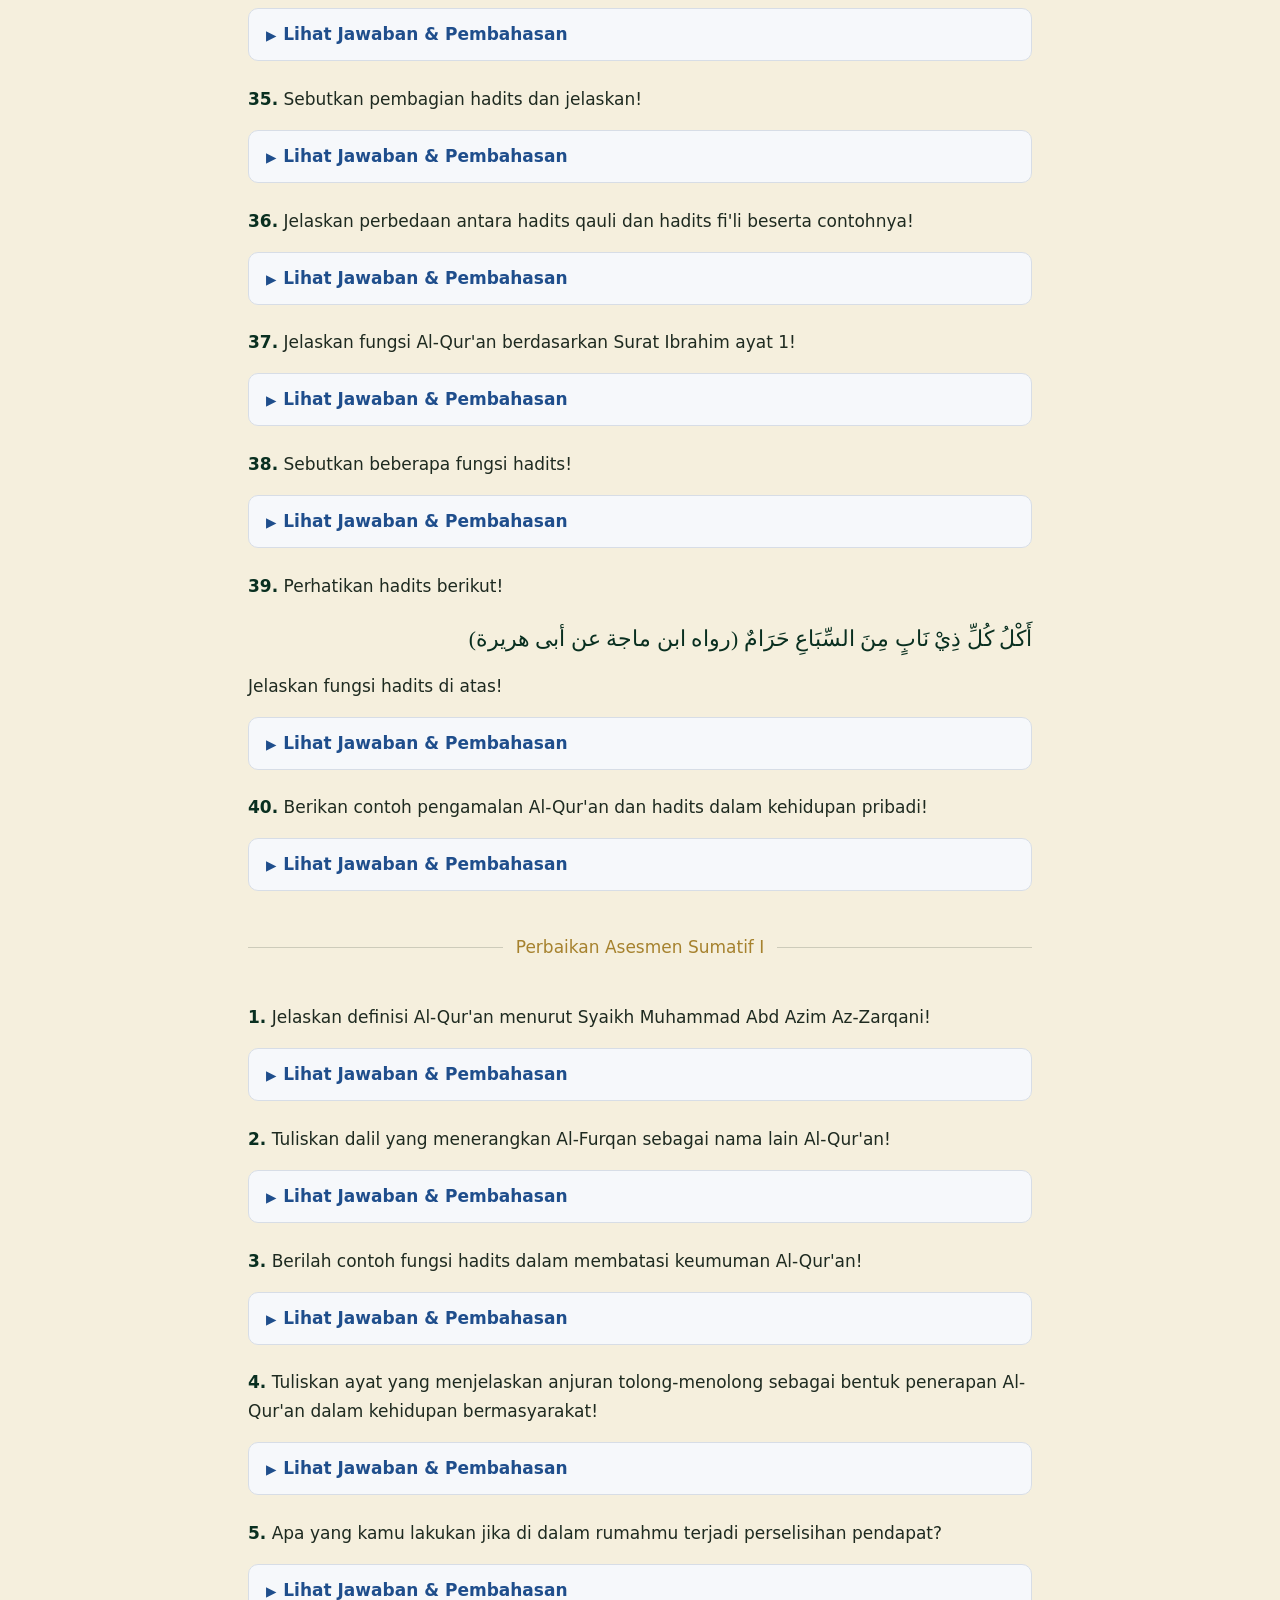
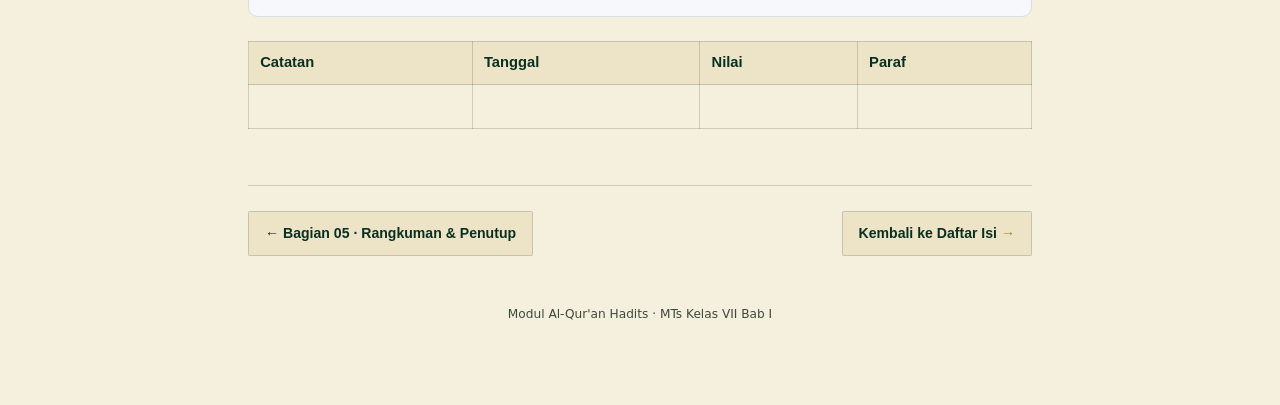
==== commit c8737dbd: "Add files via upload" ====
--- a/06-asesmen.html
+++ b/06-asesmen.html
@@ -5,6 +5,17 @@
 <meta name="viewport" content="width=device-width, initial-scale=1.0">
 <title>Asesmen Sumatif I — Modul Al-Qur'an Hadits Bab I</title>
 <link rel="stylesheet" href="assets/style.css">
+<style>
+details.kunci{margin:0.7em 0 1.4em;border:1px solid #d7dde6;border-radius:10px;background:#f6f8fb;overflow:hidden}
+details.kunci summary{cursor:pointer;padding:0.65em 1em;font-weight:700;color:#1f4e8c;list-style:none;user-select:none}
+details.kunci summary::-webkit-details-marker{display:none}
+details.kunci summary::before{content:"\25B6";display:inline-block;margin-right:0.5em;font-size:0.8em;transition:transform .15s ease}
+details.kunci[open] summary::before{transform:rotate(90deg)}
+details.kunci .kunci-isi{padding:0 1.1em 1em;border-top:1px solid #d7dde6}
+details.kunci .kunci-isi p{margin:0.6em 0;line-height:1.5}
+details.kunci .kunci-isi strong{color:#16324f}
+details.kunci .arabic{direction:rtl;display:block;margin:0.4em 0;font-size:1.05em}
+</style>
 </head>
 <body>
 <div class="wrap">
@@ -30,85 +41,85 @@
     <h2>A. Pilihlah jawaban yang tepat dengan memberi tanda silang!</h2>
 
     <div class="soal"><p><span class="no">1.</span> Arti kata <em>qur'anan</em> sebagai bentuk isim masdar yang memiliki arti ....</p>
-      <ul class="pilihan"><li data-letter="a">yang membaca</li><li data-letter="b">bacaan</li><li data-letter="c">yang diajarkan</li><li data-letter="d">yang dihafal</li></ul></div>
+      <ul class="pilihan"><li data-letter="a">yang membaca</li><li data-letter="b">bacaan</li><li data-letter="c">yang diajarkan</li><li data-letter="d">yang dihafal</li></ul><details class="kunci"><summary>Lihat Jawaban &amp; Pembahasan</summary><div class="kunci-isi"><p><strong>Jawaban:</strong> b. bacaan</p><p><strong>Pembahasan:</strong> Kata <em>qur'anan</em> berasal dari <em>qara'a &ndash; yaqra'u &ndash; qira'atan wa qur'anan</em>. Sebagai bentuk isim mashdar, <em>qur'anan</em> secara bahasa berarti "bacaan".</p></div></details></div>
 
     <div class="soal"><p><span class="no">2.</span> Apa implikasi dari kata Al-Qur'an sebagai "bacaan" atau "yang dibaca"?</p>
-      <ul class="pilihan"><li data-letter="a">Al-Qur'an hanya dapat dibaca oleh orang-orang tertentu</li><li data-letter="b">Al-Qur'an harus dibaca dengan cara tertentu</li><li data-letter="c">Al-Qur'an merupakan sumber pengetahuan dan wahyu yang harus dibaca dan dipahami</li><li data-letter="d">Al-Qur'an hanya dapat dipahami oleh orang-orang yang memiliki pengetahuan tertentu</li></ul></div>
+      <ul class="pilihan"><li data-letter="a">Al-Qur'an hanya dapat dibaca oleh orang-orang tertentu</li><li data-letter="b">Al-Qur'an harus dibaca dengan cara tertentu</li><li data-letter="c">Al-Qur'an merupakan sumber pengetahuan dan wahyu yang harus dibaca dan dipahami</li><li data-letter="d">Al-Qur'an hanya dapat dipahami oleh orang-orang yang memiliki pengetahuan tertentu</li></ul><details class="kunci"><summary>Lihat Jawaban &amp; Pembahasan</summary><div class="kunci-isi"><p><strong>Jawaban:</strong> c. Al-Qur'an merupakan sumber pengetahuan dan wahyu yang harus dibaca dan dipahami</p><p><strong>Pembahasan:</strong> Penamaan Al-Qur'an sebagai "bacaan" menegaskan bahwa ia adalah kitab wahyu yang harus dibaca, dipahami, dan diamalkan oleh seluruh umat manusia, bukan sekadar dihafal tanpa dipahami.</p></div></details></div>
 
     <div class="soal"><p><span class="no">3.</span> Perhatikan pernyataan berikut!</p>
       <ol><li>Diriwayatkan kepada kita secara berangsur-angsur</li><li>Melalui Malaikat Jibril</li><li>Kalamullah yang diturunkan kepada Nabi Muhammad Saw.</li><li>Semua perkataan dan perbuatan Nabi Muhammad Saw.</li></ol>
       <p>Dari pernyataan di atas yang merupakan pengertian Al-Qur'an secara istilah adalah ....</p>
-      <ul class="pilihan"><li data-letter="a">1, 2, dan 4</li><li data-letter="b">1, 3, dan 4</li><li data-letter="c">3, 2, dan 1</li><li data-letter="d">2, 3, dan 4</li></ul></div>
+      <ul class="pilihan"><li data-letter="a">1, 2, dan 4</li><li data-letter="b">1, 3, dan 4</li><li data-letter="c">3, 2, dan 1</li><li data-letter="d">2, 3, dan 4</li></ul><details class="kunci"><summary>Lihat Jawaban &amp; Pembahasan</summary><div class="kunci-isi"><p><strong>Jawaban:</strong> c. 3, 2, dan 1</p><p><strong>Pembahasan:</strong> Definisi Al-Qur'an secara istilah adalah kalamullah (pernyataan 3) yang diturunkan kepada Nabi Muhammad Saw melalui perantaraan Malaikat Jibril (pernyataan 2), dan diriwayatkan/disampaikan secara mutawatir atau berangsur-angsur (pernyataan 1). Pernyataan 4 adalah definisi Hadits, bukan Al-Qur'an, sehingga tidak termasuk.</p></div></details></div>
 
     <div class="soal"><p><span class="no">4.</span> Perhatikan ayat berikut: <em>nazzala bihi ar-ruuhul-amiin</em> (Q.S. Asy-Syu'ara: 193)</p>
       <p>Lafadh "ar-ruuhul-amiin" memiliki arti ....</p>
-      <ul class="pilihan"><li data-letter="a">Malaikat Jibril</li><li data-letter="b">Malaikat Mikail</li><li data-letter="c">Malaikat Israfil</li><li data-letter="d">Malaikat Izrail</li></ul></div>
+      <ul class="pilihan"><li data-letter="a">Malaikat Jibril</li><li data-letter="b">Malaikat Mikail</li><li data-letter="c">Malaikat Israfil</li><li data-letter="d">Malaikat Izrail</li></ul><details class="kunci"><summary>Lihat Jawaban &amp; Pembahasan</summary><div class="kunci-isi"><p><strong>Jawaban:</strong> a. Malaikat Jibril</p><p><strong>Pembahasan:</strong> "Ar-Ruhul Amin" (roh yang terpercaya) adalah salah satu gelar Malaikat Jibril karena beliau adalah malaikat yang dipercaya Allah untuk menyampaikan wahyu kepada para nabi, termasuk Al-Qur'an kepada Nabi Muhammad Saw.</p></div></details></div>
 
     <div class="soal"><p><span class="no">5.</span> Nama lain Al-Qur'an di antaranya adalah At-Tanzil. Makna kata At-Tanzil adalah ....</p>
-      <ul class="pilihan"><li data-letter="a">petunjuk</li><li data-letter="b">peringatan</li><li data-letter="c">yang diturunkan</li><li data-letter="d">pembeda</li></ul></div>
+      <ul class="pilihan"><li data-letter="a">petunjuk</li><li data-letter="b">peringatan</li><li data-letter="c">yang diturunkan</li><li data-letter="d">pembeda</li></ul><details class="kunci"><summary>Lihat Jawaban &amp; Pembahasan</summary><div class="kunci-isi"><p><strong>Jawaban:</strong> c. yang diturunkan</p><p><strong>Pembahasan:</strong> At-Tanzil berasal dari kata <em>nazzala</em> yang berarti menurunkan, sehingga At-Tanzil bermakna "yang diturunkan", merujuk pada Al-Qur'an yang diturunkan Allah Swt.</p></div></details></div>
 
     <div class="soal"><p><span class="no">6.</span> Bagaimana cara mengimplementasikan fungsi Al-Qur'an sebagai "Al-Furqan" dalam kehidupan sehari-hari?</p>
-      <ul class="pilihan"><li data-letter="a">membaca Al-Qur'an setiap hari tanpa memahami maknanya</li><li data-letter="b">menggunakan Al-Qur'an sebagai dasar dalam mengambil keputusan</li><li data-letter="c">menghafal seluruh isi Al-Qur'an tanpa mengamalkannya</li><li data-letter="d">menggunakan Al-Qur'an sebagai hiasan rumah</li></ul></div>
+      <ul class="pilihan"><li data-letter="a">membaca Al-Qur'an setiap hari tanpa memahami maknanya</li><li data-letter="b">menggunakan Al-Qur'an sebagai dasar dalam mengambil keputusan</li><li data-letter="c">menghafal seluruh isi Al-Qur'an tanpa mengamalkannya</li><li data-letter="d">menggunakan Al-Qur'an sebagai hiasan rumah</li></ul><details class="kunci"><summary>Lihat Jawaban &amp; Pembahasan</summary><div class="kunci-isi"><p><strong>Jawaban:</strong> b. menggunakan Al-Qur'an sebagai dasar dalam mengambil keputusan</p><p><strong>Pembahasan:</strong> Al-Furqan berarti "pembeda" antara yang benar (haq) dan yang salah (batil). Pengamalannya dalam kehidupan sehari-hari adalah menjadikan Al-Qur'an sebagai pedoman/dasar dalam menimbang dan mengambil setiap keputusan.</p></div></details></div>
 
     <div class="soal"><p><span class="no">7.</span> Perhatikan ayat berikut:</p>
       <span class="arabic" dir="rtl">إِنَّا نَحْنُ نَزَّلْنَا الذِّكْرَ وَإِنَّا لَهُ لَحَافِظُونَ (الحجر: ٩)</span>
       <p>Arti nama lain Al-Qur'an yang ditunjukkan pada ayat tersebut adalah ....</p>
-      <ul class="pilihan"><li data-letter="a">kumpulan tulisan</li><li data-letter="b">pembeda</li><li data-letter="c">yang diturunkan</li><li data-letter="d">peringatan</li></ul></div>
+      <ul class="pilihan"><li data-letter="a">kumpulan tulisan</li><li data-letter="b">pembeda</li><li data-letter="c">yang diturunkan</li><li data-letter="d">peringatan</li></ul><details class="kunci"><summary>Lihat Jawaban &amp; Pembahasan</summary><div class="kunci-isi"><p><strong>Jawaban:</strong> d. peringatan</p><p><strong>Pembahasan:</strong> Q.S. Al-Hijr ayat 9 menyebut Al-Qur'an dengan nama "Adz-Dzikr", yang berarti peringatan atau pengingat, dan Allah menjamin akan menjaga kemurniannya.</p></div></details></div>
 
     <div class="soal"><p><span class="no">8.</span> Hadits merupakan dasar Islam yang kedua. Arti Hadits menurut bahasa adalah ....</p>
-      <ul class="pilihan"><li data-letter="a">baik</li><li data-letter="b">baru</li><li data-letter="c">bagus</li><li data-letter="d">indah</li></ul></div>
+      <ul class="pilihan"><li data-letter="a">baik</li><li data-letter="b">baru</li><li data-letter="c">bagus</li><li data-letter="d">indah</li></ul><details class="kunci"><summary>Lihat Jawaban &amp; Pembahasan</summary><div class="kunci-isi"><p><strong>Jawaban:</strong> b. baru</p><p><strong>Pembahasan:</strong> Secara bahasa, kata Hadits (al-hadits) berarti "baru" (jadid), yang merupakan lawan kata dari "qadim" (lama/dahulu).</p></div></details></div>
 
     <div class="soal"><p><span class="no">9.</span> Terdapat beberapa unsur yang terkandung dalam definisi Hadis secara istilah, di antaranya adalah ....</p>
-      <ul class="pilihan"><li data-letter="a">kalam, perkataan, dan taqrir Nabi Muhammad Saw.</li><li data-letter="b">perkataan, perbuatan, dan perjalanan Nabi Muhammad Saw.</li><li data-letter="c">perkataan, perbuatan, dan taqrir Nabi Muhammad Saw.</li><li data-letter="d">penjelasan, perbuatan, dan himmah Nabi Muhammad Saw.</li></ul></div>
+      <ul class="pilihan"><li data-letter="a">kalam, perkataan, dan taqrir Nabi Muhammad Saw.</li><li data-letter="b">perkataan, perbuatan, dan perjalanan Nabi Muhammad Saw.</li><li data-letter="c">perkataan, perbuatan, dan taqrir Nabi Muhammad Saw.</li><li data-letter="d">penjelasan, perbuatan, dan himmah Nabi Muhammad Saw.</li></ul><details class="kunci"><summary>Lihat Jawaban &amp; Pembahasan</summary><div class="kunci-isi"><p><strong>Jawaban:</strong> c. perkataan, perbuatan, dan taqrir Nabi Muhammad Saw.</p><p><strong>Pembahasan:</strong> Secara istilah, Hadits didefinisikan sebagai segala sesuatu yang disandarkan kepada Nabi Muhammad Saw, baik berupa perkataan (qauli), perbuatan (fi'li), maupun ketetapan/persetujuan diam beliau (taqriri).</p></div></details></div>
 
     <div class="soal"><p><span class="no">10.</span> Hadits yang berisi tentang perbuatan dan perilaku Nabi Muhammad Saw. dalam berbagai kesempatan disebut hadits ....</p>
-      <ul class="pilihan"><li data-letter="a">qudsi</li><li data-letter="b">taqriri</li><li data-letter="c">qauli</li><li data-letter="d">fi'li</li></ul></div>
+      <ul class="pilihan"><li data-letter="a">qudsi</li><li data-letter="b">taqriri</li><li data-letter="c">qauli</li><li data-letter="d">fi'li</li></ul><details class="kunci"><summary>Lihat Jawaban &amp; Pembahasan</summary><div class="kunci-isi"><p><strong>Jawaban:</strong> d. fi'li</p><p><strong>Pembahasan:</strong> Hadits fi'li adalah hadits yang menggambarkan perbuatan atau tindakan/perilaku Nabi Muhammad Saw dalam berbagai kesempatan, misalnya tata cara beliau melaksanakan shalat atau haji.</p></div></details></div>
 
     <div class="soal"><p><span class="no">11.</span> Sikap diam Nabi Muhammad Saw. terhadap suatu hal serta tindakan sahabat dan orang di sekitarnya termasuk hadits ....</p>
-      <ul class="pilihan"><li data-letter="a">taqriri</li><li data-letter="b">fi'li</li><li data-letter="c">qauli</li><li data-letter="d">qudsi</li></ul></div>
+      <ul class="pilihan"><li data-letter="a">taqriri</li><li data-letter="b">fi'li</li><li data-letter="c">qauli</li><li data-letter="d">qudsi</li></ul><details class="kunci"><summary>Lihat Jawaban &amp; Pembahasan</summary><div class="kunci-isi"><p><strong>Jawaban:</strong> a. taqriri</p><p><strong>Pembahasan:</strong> Hadits taqriri adalah hadits berupa ketetapan Nabi Muhammad Saw berupa sikap diam (tidak menegur/melarang) terhadap suatu perkataan atau perbuatan sahabat yang dilakukan di hadapan atau sepengetahuan beliau.</p></div></details></div>
 
     <div class="soal"><p><span class="no">12.</span> Perhatikan ayat berikut!</p>
       <span class="arabic" dir="rtl">شَهْرُ رَمَضَانَ الَّذِي أُنْزِلَ فِيهِ الْقُرْآنُ هُدًى لِلنَّاسِ وَبَيِّنَاتٍ مِنَ الْهُدَى وَالْفُرْقَانِ</span>
       <p>Berdasarkan penggalan ayat di atas, fungsi Al-Qur'an adalah ....</p>
-      <ul class="pilihan"><li data-letter="a">sebagai rahmat bagi manusia</li><li data-letter="b">mengajarkan manusia dari apa yang belum diketahui</li><li data-letter="c">sebagai petunjuk, penjelas, dan pembeda</li><li data-letter="d">mengeluarkan manusia dari kegelapan</li></ul></div>
+      <ul class="pilihan"><li data-letter="a">sebagai rahmat bagi manusia</li><li data-letter="b">mengajarkan manusia dari apa yang belum diketahui</li><li data-letter="c">sebagai petunjuk, penjelas, dan pembeda</li><li data-letter="d">mengeluarkan manusia dari kegelapan</li></ul><details class="kunci"><summary>Lihat Jawaban &amp; Pembahasan</summary><div class="kunci-isi"><p><strong>Jawaban:</strong> c. sebagai petunjuk, penjelas, dan pembeda</p><p><strong>Pembahasan:</strong> Penggalan ayat tersebut (Q.S. Al-Baqarah: 185) menyebutkan bahwa Al-Qur'an diturunkan sebagai <em>huda</em> (petunjuk), <em>bayyinat</em> (penjelasan), dan <em>furqan</em> (pembeda antara yang benar dan salah).</p></div></details></div>
 
     <div class="soal"><p><span class="no">13.</span> Al-Qur'an memiliki fungsi mengeluarkan manusia dari kegelapan menuju kebenaran yang terang, dengan jalan mengambil pelajaran serta hikmah yang terkandung di dalam ayat-ayat Al-Qur'an. Hal tersebut sesuai dengan fungsi Al-Qur'an menurut surah ....</p>
-      <ul class="pilihan"><li data-letter="a">Q.S. Ibrahim ayat 1</li><li data-letter="b">Q.S. Ibrahim ayat 11</li><li data-letter="c">Q.S. Al-Baqarah ayat 185</li><li data-letter="d">Q.S. Al-Baqarah ayat 1</li></ul></div>
+      <ul class="pilihan"><li data-letter="a">Q.S. Ibrahim ayat 1</li><li data-letter="b">Q.S. Ibrahim ayat 11</li><li data-letter="c">Q.S. Al-Baqarah ayat 185</li><li data-letter="d">Q.S. Al-Baqarah ayat 1</li></ul><details class="kunci"><summary>Lihat Jawaban &amp; Pembahasan</summary><div class="kunci-isi"><p><strong>Jawaban:</strong> a. Q.S. Ibrahim ayat 1</p><p><strong>Pembahasan:</strong> Q.S. Ibrahim ayat 1 menjelaskan fungsi Al-Qur'an sebagai kitab yang diturunkan agar manusia dikeluarkan dari kegelapan (kebodohan/kekufuran) menuju cahaya (iman dan petunjuk) dengan izin Allah Swt.</p></div></details></div>
 
     <div class="soal"><p><span class="no">14.</span> Nabi Muhammad Saw memberikan penjelasan hukum tentang keharaman binatang buas. Ketetapan Nabi Muhammad Saw tersebut merupakan fungsi hadits ....</p>
-      <ul class="pilihan"><li data-letter="a">membatasi keumuman Al-Qur'an</li><li data-letter="b">mengukuhkan hukum-hukum yang ada dalam Al-Qur'an</li><li data-letter="c">menetapkan hukum yang belum ada di Al-Qur'an</li><li data-letter="d">menafsirkan ayat-ayat Al-Qur'an yang bersifat mujmal (global)</li></ul></div>
+      <ul class="pilihan"><li data-letter="a">membatasi keumuman Al-Qur'an</li><li data-letter="b">mengukuhkan hukum-hukum yang ada dalam Al-Qur'an</li><li data-letter="c">menetapkan hukum yang belum ada di Al-Qur'an</li><li data-letter="d">menafsirkan ayat-ayat Al-Qur'an yang bersifat mujmal (global)</li></ul><details class="kunci"><summary>Lihat Jawaban &amp; Pembahasan</summary><div class="kunci-isi"><p><strong>Jawaban:</strong> c. menetapkan hukum yang belum ada di Al-Qur'an</p><p><strong>Pembahasan:</strong> Larangan memakan daging binatang buas yang bertaring tidak disebutkan secara rinci/eksplisit dalam Al-Qur'an. Ketetapan hukum ini murni berasal dari Hadits Nabi Muhammad Saw, sehingga termasuk fungsi hadits sebagai <em>bayan tasyri'</em> (menetapkan hukum baru).</p></div></details></div>
 
     <div class="soal"><p><span class="no">15.</span> Perhatikan Hadits berikut!</p>
       <span class="arabic" dir="rtl">قَالَ أَخْبِرْنِيْ مَا فَرَضَ اللهُ عَلَيَّ مِنَ الصِّيَامِ فَقَالَ صَلَّى اللهُ عَلَيْهِ وَسَلَّمَ شَهْرُ رَمَضَانَ إِلاَّ أَنْ تَطَوَّعَ شَيْئًا (رواه البخاري)</span>
       <p>Hadits di atas menunjukkan fungsi hadits ....</p>
-      <ul class="pilihan"><li data-letter="a">mengukuhkan hukum-hukum yang ada dalam Al-Qur'an</li><li data-letter="b">menafsirkan ayat-ayat Al-Qur'an yang bersifat mujmal (global)</li><li data-letter="c">menetapkan hukum yang belum ada di Al-Qur'an</li><li data-letter="d">membatasi keumuman Al-Qur'an</li></ul></div>
+      <ul class="pilihan"><li data-letter="a">mengukuhkan hukum-hukum yang ada dalam Al-Qur'an</li><li data-letter="b">menafsirkan ayat-ayat Al-Qur'an yang bersifat mujmal (global)</li><li data-letter="c">menetapkan hukum yang belum ada di Al-Qur'an</li><li data-letter="d">membatasi keumuman Al-Qur'an</li></ul><details class="kunci"><summary>Lihat Jawaban &amp; Pembahasan</summary><div class="kunci-isi"><p><strong>Jawaban:</strong> a. mengukuhkan hukum-hukum yang ada dalam Al-Qur'an</p><p><strong>Pembahasan:</strong> Kewajiban puasa Ramadhan sudah ditetapkan dalam Al-Qur'an (Q.S. Al-Baqarah: 183). Hadits di atas menegaskan kembali bahwa kewajiban puasa yang difardhukan Allah hanyalah puasa Ramadhan, selebihnya adalah puasa sunnah &ndash; sehingga hadits ini berfungsi mengukuhkan/menguatkan hukum yang telah ada dalam Al-Qur'an.</p></div></details></div>
 
     <div class="soal"><p><span class="no">16.</span> Hadits merupakan sumber hukum Islam yang kedua. Salah satu fungsinya adalah menafsirkan atau merinci ayat Al-Qur'an yang bersifat mujmal. Contoh hadits yang sesuai dengan fungsi tersebut adalah ....</p>
       <p class="arabic" dir="rtl">أ. صَلُّوا كَمَا رَأَيْتُمُوْنِيْ أُصَلِّي ... (رواه البخاري عن مالك)</p>
       <p class="arabic" dir="rtl">ب. أَكْلُ كُلِّ ذِيْ نَابٍ مِنَ السِّبَاعِ حَرَامٌ (رواه ابن ماجة عن أبى هريرة)</p>
       <p class="arabic" dir="rtl">ج. اَلْجُمُعَةُ حَقٌّ وَاجِبٌ عَلَى كُلِّ مُسْلِمٍ فِي جَمَاعَةٍ إِلاَّ أَرْبَعَةٍ ... (رواه ابوداود عن طارق بن شهاب)</p>
-      <p class="arabic" dir="rtl">د. إِتَّقِ اللهَ حَيْثُمَا كُنْتَ وَأَتْبِعِ السَّيِّئَةَ الْحَسَنَةَ تَمْحُوْهَا .... (رواه الترمذى عن أبى ذر)</p></div>
+      <p class="arabic" dir="rtl">د. إِتَّقِ اللهَ حَيْثُمَا كُنْتَ وَأَتْبِعِ السَّيِّئَةَ الْحَسَنَةَ تَمْحُوْهَا .... (رواه الترمذى عن أبى ذر)</p><details class="kunci"><summary>Lihat Jawaban &amp; Pembahasan</summary><div class="kunci-isi"><p><strong>Jawaban:</strong> a. صَلُّوا كَمَا رَأَيْتُمُونِي أُصَلِّي (shalatlah kalian sebagaimana kalian melihatku shalat)</p><p><strong>Pembahasan:</strong> Al-Qur'an hanya memerintahkan shalat secara global/umum (mujmal) tanpa menjelaskan tata caranya secara rinci. Hadits inilah yang merinci dan menjelaskan tata cara pelaksanaan shalat, sehingga berfungsi sebagai <em>bayan tafsir</em> (menafsirkan ayat yang mujmal).</p></div></details></div>
 
     <div class="soal"><p><span class="no">17.</span> Sebagai seorang pelajar muslim hendaknya memiliki semangat keimanan yang tinggi untuk kepentingan dunia dan akhirat. Hal ini sesuai dengan penerapan Al-Qur'an dalam ....</p>
-      <ul class="pilihan"><li data-letter="a">kehidupan masyarakat</li><li data-letter="b">berbangsa dan bernegara</li><li data-letter="c">pribadi</li><li data-letter="d">keluarga</li></ul></div>
+      <ul class="pilihan"><li data-letter="a">kehidupan masyarakat</li><li data-letter="b">berbangsa dan bernegara</li><li data-letter="c">pribadi</li><li data-letter="d">keluarga</li></ul><details class="kunci"><summary>Lihat Jawaban &amp; Pembahasan</summary><div class="kunci-isi"><p><strong>Jawaban:</strong> c. pribadi</p><p><strong>Pembahasan:</strong> Semangat keimanan yang tinggi untuk kepentingan diri sendiri, baik dunia maupun akhirat, merupakan bentuk penerapan Al-Qur'an dan Hadits dalam kehidupan pribadi seorang pelajar muslim.</p></div></details></div>
 
     <div class="soal"><p><span class="no">18.</span> Bu Andin adalah seorang ibu dan istri yang selalu bertanggung jawab dalam rumah tangga, mendidik anak-anaknya sesuai dengan ajaran agama Islam. Hal ini berarti Bu Andin telah memfungsikan Al-Qur'an dan Hadits dalam ....</p>
-      <ul class="pilihan"><li data-letter="a">kehidupan berbangsa dan bernegara</li><li data-letter="b">kehidupan bermasyarakat</li><li data-letter="c">kehidupan keluarga atau rumah tangga</li><li data-letter="d">kehidupan pribadi</li></ul></div>
+      <ul class="pilihan"><li data-letter="a">kehidupan berbangsa dan bernegara</li><li data-letter="b">kehidupan bermasyarakat</li><li data-letter="c">kehidupan keluarga atau rumah tangga</li><li data-letter="d">kehidupan pribadi</li></ul><details class="kunci"><summary>Lihat Jawaban &amp; Pembahasan</summary><div class="kunci-isi"><p><strong>Jawaban:</strong> c. kehidupan keluarga atau rumah tangga</p><p><strong>Pembahasan:</strong> Tanggung jawab Bu Andin sebagai istri dan ibu dalam mendidik anak-anaknya sesuai ajaran Islam merupakan penerapan Al-Qur'an dan Hadits dalam lingkup keluarga/rumah tangga.</p></div></details></div>
 
     <div class="soal"><p><span class="no">19.</span> Bapak Imran adalah ketua RW di kampungnya. Ia memiliki sikap toleransi dan suka menolong; dalam pengambilan keputusan ia selalu membiasakan bermusyawarah dengan warganya. Sikap Bapak Imran merupakan penerapan Al-Qur'an dan Hadits dalam kehidupan ....</p>
-      <ul class="pilihan"><li data-letter="a">berbangsa dan bernegara</li><li data-letter="b">keluarga</li><li data-letter="c">bermasyarakat</li><li data-letter="d">pribadi</li></ul></div>
+      <ul class="pilihan"><li data-letter="a">berbangsa dan bernegara</li><li data-letter="b">keluarga</li><li data-letter="c">bermasyarakat</li><li data-letter="d">pribadi</li></ul><details class="kunci"><summary>Lihat Jawaban &amp; Pembahasan</summary><div class="kunci-isi"><p><strong>Jawaban:</strong> c. bermasyarakat</p><p><strong>Pembahasan:</strong> Sikap toleran, suka menolong, dan bermusyawarah dalam mengambil keputusan sebagai ketua RW menunjukkan penerapan Al-Qur'an dan Hadits dalam kehidupan bermasyarakat.</p></div></details></div>
 
     <div class="soal"><p><span class="no">20.</span> Contoh pengamalan isi Al-Qur'an dalam kehidupan sehari-hari adalah ....</p>
-      <ul class="pilihan"><li data-letter="a">memiliki semangat belajar yang tinggi untuk kepentingan dunia akhirat</li><li data-letter="b">mengambil keputusan sendiri dalam setiap menyelesaikan masalah</li><li data-letter="c">membiasakan hidup mewah dan santai</li><li data-letter="d">selalu meresahkan masyarakat</li></ul></div>
+      <ul class="pilihan"><li data-letter="a">memiliki semangat belajar yang tinggi untuk kepentingan dunia akhirat</li><li data-letter="b">mengambil keputusan sendiri dalam setiap menyelesaikan masalah</li><li data-letter="c">membiasakan hidup mewah dan santai</li><li data-letter="d">selalu meresahkan masyarakat</li></ul><details class="kunci"><summary>Lihat Jawaban &amp; Pembahasan</summary><div class="kunci-isi"><p><strong>Jawaban:</strong> a. memiliki semangat belajar yang tinggi untuk kepentingan dunia akhirat</p><p><strong>Pembahasan:</strong> Semangat menuntut ilmu untuk bekal dunia dan akhirat adalah salah satu bentuk pengamalan nyata isi Al-Qur'an dalam kehidupan sehari-hari, sedangkan pilihan lain (mengambil keputusan sendiri, hidup mewah, meresahkan masyarakat) bertentangan dengan ajaran Al-Qur'an.</p></div></details></div>
 
     <h2>B. Jodohkanlah pernyataan berikut dengan pilihan jawaban yang ada di samping!</h2>
-    <div class="soal"><p><span class="no">21.</span> Sumber hukum Islam yang pertama dan paling utama ....</p></div>
+    <div class="soal"><p><span class="no">21.</span> Sumber hukum Islam yang pertama dan paling utama ....</p><details class="kunci"><summary>Lihat Jawaban &amp; Pembahasan</summary><div class="kunci-isi"><p><strong>Jawaban:</strong> f. Al-Qur'an</p><p><strong>Pembahasan:</strong> Al-Qur'an adalah sumber hukum Islam yang pertama dan paling utama, yang menjadi rujukan bagi seluruh sumber hukum Islam lainnya.</p></div></details></div>
     <div class="soal"><p><span class="no">22.</span> Ayat berikut menjelaskan nama lain Al-Qur'an:</p>
-      <span class="arabic" dir="rtl">ذَلِكَ الْكِتَابُ لَا رَيْبَ فِيهِ هُدًى لِلْمُتَّقِينَ (البقرة: ٢)</span></div>
-    <div class="soal"><p><span class="no">23.</span> Segala perkataan, perbuatan, dan ketetapan (taqrir) yang dilakukan oleh Nabi Muhammad Saw. ....</p></div>
-    <div class="soal"><p><span class="no">24.</span> Hadis yang tidak dapat dijadikan sebagai hujjah, tetapi dapat dijadikan sebagai motivasi dalam beribadah ....</p></div>
-    <div class="soal"><p><span class="no">25.</span> Memanjangkan suara huruf yang wajib dipanjangkan ....</p></div>
-    <div class="soal"><p><span class="no">26.</span> Panjangnya mad tabi'i ....</p></div>
+      <span class="arabic" dir="rtl">ذَلِكَ الْكِتَابُ لَا رَيْبَ فِيهِ هُدًى لِلْمُتَّقِينَ (البقرة: ٢)</span><details class="kunci"><summary>Lihat Jawaban &amp; Pembahasan</summary><div class="kunci-isi"><p><strong>Jawaban:</strong> b. Al-Kitab</p><p><strong>Pembahasan:</strong> Ayat "dzālika al-kitābu lā raiba fīhi" (Q.S. Al-Baqarah: 2) menyebut Al-Qur'an dengan nama "Al-Kitab", salah satu nama lain Al-Qur'an yang berarti "tulisan".</p></div></details></div>
+    <div class="soal"><p><span class="no">23.</span> Segala perkataan, perbuatan, dan ketetapan (taqrir) yang dilakukan oleh Nabi Muhammad Saw. ....</p><details class="kunci"><summary>Lihat Jawaban &amp; Pembahasan</summary><div class="kunci-isi"><p><strong>Jawaban:</strong> a. hadits</p><p><strong>Pembahasan:</strong> Pernyataan ini merupakan definisi Hadits secara istilah, yaitu segala perkataan, perbuatan, dan ketetapan (taqrir) Nabi Muhammad Saw.</p></div></details></div>
+    <div class="soal"><p><span class="no">24.</span> Hadis yang tidak dapat dijadikan sebagai hujjah, tetapi dapat dijadikan sebagai motivasi dalam beribadah ....</p><details class="kunci"><summary>Lihat Jawaban &amp; Pembahasan</summary><div class="kunci-isi"><p><strong>Jawaban:</strong> <em>Catatan koreksi:</em> pernyataan ini menggambarkan <strong>Hadits Dha'if</strong></p><p><strong>Pembahasan:</strong> Hadits dha'if (lemah) tidak dapat dijadikan hujjah/dasar penetapan hukum, namun oleh mayoritas ulama masih dapat digunakan sebagai motivasi dalam fadhailul a'mal (keutamaan amal) dengan syarat tertentu. Perlu dicatat bahwa istilah "hadits dha'if" tidak tersedia secara eksplisit pada daftar pilihan jawaban a&ndash;g pada soal ini; disarankan guru menambahkan opsi tersebut pada kunci pilihan jawaban B agar sesuai dengan materi yang diujikan.</p></div></details></div>
+    <div class="soal"><p><span class="no">25.</span> Memanjangkan suara huruf yang wajib dipanjangkan ....</p><details class="kunci"><summary>Lihat Jawaban &amp; Pembahasan</summary><div class="kunci-isi"><p><strong>Jawaban:</strong> c. mad</p><p><strong>Pembahasan:</strong> "Mad" secara bahasa berarti memanjangkan, yaitu memanjangkan suara pada huruf-huruf yang wajib dipanjangkan bacaannya sesuai kaidah tajwid.</p></div></details></div>
+    <div class="soal"><p><span class="no">26.</span> Panjangnya mad tabi'i ....</p><details class="kunci"><summary>Lihat Jawaban &amp; Pembahasan</summary><div class="kunci-isi"><p><strong>Jawaban:</strong> d. 2 harakat</p><p><strong>Pembahasan:</strong> Panjang bacaan mad thabi'i (mad asli) adalah 2 harakat, setara dengan panjang satu alif.</p></div></details></div>
 
     <p><strong>Pilihan jawaban:</strong></p>
     <ul>
@@ -123,11 +134,11 @@
 
     <h2>C. Lengkapilah pertanyaan berikut ini dengan tepat!</h2>
     <p><em>Guna mengasah cara berpikir kalian secara rasional, logis, kritis, dan analitis.</em></p>
-    <div class="soal"><p><span class="no">26.</span> Al-Huda merupakan nama lain Al-Qur'an yang berarti ....</p></div>
-    <div class="soal"><p><span class="no">27.</span> Malaikat Jibril memiliki gelar ....</p></div>
-    <div class="soal"><p><span class="no">28.</span> Hadits berasal dari bahasa Arab <em>khabar</em> yang berarti ....</p></div>
-    <div class="soal"><p><span class="no">29.</span> Huruf mad ada tiga yaitu ....</p></div>
-    <div class="soal"><p><span class="no">30.</span> Tuliskan ayat Al-Qur'an yang menjelaskan nama lain Al-Qur'an adalah Al-Furqan ....</p></div>
+    <div class="soal"><p><span class="no">26.</span> Al-Huda merupakan nama lain Al-Qur'an yang berarti ....</p><details class="kunci"><summary>Lihat Jawaban &amp; Pembahasan</summary><div class="kunci-isi"><p><strong>Jawaban:</strong> Petunjuk</p><p><strong>Pembahasan:</strong> Al-Huda adalah salah satu nama lain Al-Qur'an yang berarti "petunjuk", karena Al-Qur'an menjadi pedoman dan penunjuk jalan kebenaran bagi manusia.</p></div></details></div>
+    <div class="soal"><p><span class="no">27.</span> Malaikat Jibril memiliki gelar ....</p><details class="kunci"><summary>Lihat Jawaban &amp; Pembahasan</summary><div class="kunci-isi"><p><strong>Jawaban:</strong> Ar-Ruhul Amin (ruh yang terpercaya)</p><p><strong>Pembahasan:</strong> Malaikat Jibril mendapat gelar Ar-Ruhul Amin karena beliau adalah malaikat yang paling dipercaya Allah Swt untuk menyampaikan wahyu kepada para nabi dan rasul.</p></div></details></div>
+    <div class="soal"><p><span class="no">28.</span> Hadits berasal dari bahasa Arab <em>khabar</em> yang berarti ....</p><details class="kunci"><summary>Lihat Jawaban &amp; Pembahasan</summary><div class="kunci-isi"><p><strong>Jawaban:</strong> Berita atau warta</p><p><strong>Pembahasan:</strong> Kata <em>khabar</em> dalam bahasa Arab berarti "berita"; dari sinilah Hadits juga disebut sebagai berita/warta tentang segala sesuatu yang disandarkan kepada Nabi Muhammad Saw.</p></div></details></div>
+    <div class="soal"><p><span class="no">29.</span> Huruf mad ada tiga yaitu ....</p><details class="kunci"><summary>Lihat Jawaban &amp; Pembahasan</summary><div class="kunci-isi"><p><strong>Jawaban:</strong> Alif, wau, dan ya (dikenal dengan singkatan huruf mad: واي alif, wau, ya)</p><p><strong>Pembahasan:</strong> Huruf mad ada tiga, yaitu alif sukun yang huruf sebelumnya berharakat fathah, wau sukun yang huruf sebelumnya berharakat dhammah, dan ya sukun yang huruf sebelumnya berharakat kasrah.</p></div></details></div>
+    <div class="soal"><p><span class="no">30.</span> Tuliskan ayat Al-Qur'an yang menjelaskan nama lain Al-Qur'an adalah Al-Furqan ....</p><details class="kunci"><summary>Lihat Jawaban &amp; Pembahasan</summary><div class="kunci-isi"><p><strong>Jawaban:</strong> Q.S. Al-Furqan ayat 1 (dapat juga disebut Q.S. Al-Baqarah ayat 185)</p><p><strong>Pembahasan:</strong> Q.S. Al-Furqan ayat 1 menyebutkan bahwa Allah Swt menurunkan Al-Furqan (Al-Qur'an) kepada hamba-Nya (Nabi Muhammad Saw) agar menjadi pemberi peringatan bagi seluruh alam. Nama Al-Furqan juga disebut dalam Q.S. Al-Baqarah ayat 185.</p></div></details></div>
 
     <h2>D. Jawablah pertanyaan berikut ini dengan tepat!</h2>
     <p><em>Guna mengasah cara berpikir kalian secara rasional, logis, kritis, dan analitis.</em></p>
@@ -146,7 +157,7 @@
           <tr><td>Al-Qur'an diturunkan kepada Nabi Muhammad Saw untuk menguatkan dan meneguhkan hati Rasulullah Saw terhadap berbagai macam hambatan dan rintangan dakwahnya</td><td>&nbsp;</td><td>&nbsp;</td></tr>
         </tbody>
       </table>
-    </div>
+    <details class="kunci"><summary>Lihat Jawaban &amp; Pembahasan</summary><div class="kunci-isi"><p><strong>Jawaban:</strong> Pernyataan 1 = <strong>Sesuai</strong>; Pernyataan 2 = <strong>Tidak Sesuai</strong></p><p><strong>Pembahasan:</strong> Pernyataan 1 sesuai dengan kalimat pembuka narasi bahwa tujuan utama diturunkannya Al-Qur'an adalah memberi petunjuk manusia menuju kebahagiaan dunia dan akhirat. Pernyataan 2, meskipun secara umum benar sebagai salah satu hikmah turunnya Al-Qur'an secara berangsur-angsur, tidak termasuk dalam tiga petunjuk pokok (akidah, akhlak, syariat/hukum) yang dijelaskan pada narasi soal, sehingga dinilai tidak sesuai dengan konteks bacaan tersebut.</p></div></details></div>
 
     <div class="soal"><p><span class="no">32.</span> Al-Qur'an adalah bacaan yang sempurna baik secara redaksi maupun isi kandungannya. Kesempurnaan lain yang dimiliki Al-Qur'an karena ia mudah diingat. Tidak hanya untuk orang dewasa, anak-anak pun sangat mudah menghafalnya. Kesempurnaan Al-Qur'an telah terbukti dalam sejarah bahwa tiada satu bacaan pun yang mampu menandingi Al-Qur'an. Al-Qur'an merupakan kitab terakhir yang diturunkan Allah kepada Nabi Muhammad Saw. Al-Qur'an diturunkan untuk memperbaharui/update atas kitab-kitab sebelumnya (kitab Taurat, Zabur, dan Injil). Al-Qur'an juga bisa dijadikan sebagai hakim atau standar untuk menentukan benar tidaknya ayat-ayat yang diturunkan dalam kitab-kitab sebelumnya. Secara struktur hadits terdiri atas dua komponen utama yaitu sanad/isnad (rantai perawi) dan matan (redaksi). Sanad adalah suatu riwayat yang terdiri atas seluruh penutur mulai dari orang yang mencatat hadits tersebut dalam bukunya (kitab hadits) hingga mencapai Rasulullah, sedangkan matan adalah redaksi atau isi dari hadits.</p>
       <p>Identifikasi pernyataan berikut dengan memberi tanda centang (&check;) pada kolom "Sesuai" atau "Tidak Sesuai":</p>
@@ -159,28 +170,28 @@
           <tr><td>Jika sebuah perkara tidak terdapat dalam Al-Qur'an maka sebaiknya menghadirkan profesor bidang teknologi guna mengambil sebuah keputusan</td><td>&nbsp;</td><td>&nbsp;</td></tr>
         </tbody>
       </table>
-    </div>
+    <details class="kunci"><summary>Lihat Jawaban &amp; Pembahasan</summary><div class="kunci-isi"><p><strong>Jawaban:</strong> Pernyataan 1 = <strong>Tidak Sesuai</strong>; Pernyataan 2 = <strong>Sesuai</strong>; Pernyataan 3 = <strong>Sesuai</strong>; Pernyataan 4 = <strong>Tidak Sesuai</strong></p><p><strong>Pembahasan:</strong> Pernyataan 1 tidak sesuai karena teks menyebutkan Al-Qur'an mudah dihafal bukan hanya oleh orang dewasa, tetapi juga anak-anak. Pernyataan 2 sesuai dengan isi bacaan. Pernyataan 3 sesuai karena persis menjelaskan definisi sanad dan matan sebagaimana pada teks. Pernyataan 4 tidak sesuai karena tidak disebutkan dalam bacaan; jika suatu perkara tidak diatur dalam Al-Qur'an, rujukan berikutnya adalah Hadits/Sunnah Nabi Muhammad Saw, bukan pendapat profesor teknologi.</p></div></details></div>
 
     <div class="soal"><p><span class="no">33.</span> Pak Haikal adalah seorang muslim yang taat, ia berprofesi sebagai seorang pedagang gula pasir di pasar. Supaya barang dagangannya laku, Pak Haikal selalu ramah dalam melayani pembeli; ia tak pernah berbuat curang dengan mengurangi takaran karena Pak Haikal tahu bahwa Allah Swt. melarang berbuat curang sebagaimana yang telah dijelaskan dalam Al-Qur'an.</p>
-      <p>Apakah kisah di atas mengandung fungsi Al-Qur'an sebagai Al-Furqan? Jawab "Ya" atau "Tidak" serta berikan alasan yang mendukung jawaban kalian!</p></div>
-
-    <div class="soal"><p><span class="no">34.</span> Sebutkan beberapa nama lain Al-Qur'an dan jelaskan!</p></div>
-    <div class="soal"><p><span class="no">35.</span> Sebutkan pembagian hadits dan jelaskan!</p></div>
-    <div class="soal"><p><span class="no">36.</span> Jelaskan perbedaan antara hadits qauli dan hadits fi'li beserta contohnya!</p></div>
-    <div class="soal"><p><span class="no">37.</span> Jelaskan fungsi Al-Qur'an berdasarkan Surat Ibrahim ayat 1!</p></div>
-    <div class="soal"><p><span class="no">38.</span> Sebutkan beberapa fungsi hadits!</p></div>
+      <p>Apakah kisah di atas mengandung fungsi Al-Qur'an sebagai Al-Furqan? Jawab "Ya" atau "Tidak" serta berikan alasan yang mendukung jawaban kalian!</p><details class="kunci"><summary>Lihat Jawaban &amp; Pembahasan</summary><div class="kunci-isi"><p><strong>Jawaban:</strong> Ya</p><p><strong>Pembahasan:</strong> Kisah Pak Haikal mengandung fungsi Al-Qur'an sebagai Al-Furqan (pembeda), karena ia mampu membedakan perbuatan yang benar (jujur dan ramah dalam berdagang) dengan perbuatan yang salah (curang mengurangi takaran), lalu memilih untuk tidak berbuat curang karena mengetahui bahwa larangan tersebut telah dijelaskan dalam Al-Qur'an.</p></div></details></div>
+
+    <div class="soal"><p><span class="no">34.</span> Sebutkan beberapa nama lain Al-Qur'an dan jelaskan!</p><details class="kunci"><summary>Lihat Jawaban &amp; Pembahasan</summary><div class="kunci-isi"><p><strong>Jawaban:</strong> Beberapa nama lain Al-Qur'an, di antaranya: Al-Kitab (tulisan), Al-Furqan (pembeda benar dan salah), Adz-Dzikr (peringatan), At-Tanzil (yang diturunkan), dan Al-Huda (petunjuk)</p><p><strong>Pembahasan:</strong> Al-Kitab menegaskan Al-Qur'an sebagai kitab yang tertulis; Al-Furqan menegaskan fungsinya membedakan yang haq dan batil; Adz-Dzikr menegaskan fungsinya sebagai peringatan yang dijaga kemurniannya oleh Allah; At-Tanzil menegaskan bahwa ia diturunkan secara bertahap; dan Al-Huda menegaskan fungsinya sebagai penunjuk jalan kebenaran.</p></div></details></div>
+    <div class="soal"><p><span class="no">35.</span> Sebutkan pembagian hadits dan jelaskan!</p><details class="kunci"><summary>Lihat Jawaban &amp; Pembahasan</summary><div class="kunci-isi"><p><strong>Jawaban:</strong> Pembagian hadits antara lain: berdasarkan sumbernya terbagi menjadi hadits qauli, fi'li, dan taqriri; berdasarkan kualitasnya terbagi menjadi hadits shahih, hasan, dan dha'if</p><p><strong>Pembahasan:</strong> Hadits qauli adalah perkataan Nabi, hadits fi'li adalah perbuatan Nabi, dan hadits taqriri adalah ketetapan/persetujuan diam Nabi. Adapun berdasarkan kualitas sanad dan matannya, hadits shahih memenuhi seluruh syarat keshahihan, hadits hasan memenuhi syarat namun kualitas perawinya sedikit di bawah shahih, dan hadits dha'if adalah hadits yang lemah karena tidak memenuhi salah satu syarat keshahihan hadits.</p></div></details></div>
+    <div class="soal"><p><span class="no">36.</span> Jelaskan perbedaan antara hadits qauli dan hadits fi'li beserta contohnya!</p><details class="kunci"><summary>Lihat Jawaban &amp; Pembahasan</summary><div class="kunci-isi"><p><strong>Jawaban:</strong> Hadits qauli adalah hadits berupa perkataan/ucapan Nabi Muhammad Saw, contohnya sabda beliau tentang amal yang bergantung pada niat. Hadits fi'li adalah hadits berupa perbuatan Nabi Muhammad Saw, contohnya tata cara beliau melaksanakan shalat yang kemudian dicontoh dan diriwayatkan oleh para sahabat</p><p><strong>Pembahasan:</strong> Perbedaan mendasarnya terletak pada bentuk penyampaiannya: hadits qauli disampaikan melalui lisan/ucapan Nabi, sedangkan hadits fi'li disampaikan melalui tindakan/perbuatan yang disaksikan langsung oleh para sahabat.</p></div></details></div>
+    <div class="soal"><p><span class="no">37.</span> Jelaskan fungsi Al-Qur'an berdasarkan Surat Ibrahim ayat 1!</p><details class="kunci"><summary>Lihat Jawaban &amp; Pembahasan</summary><div class="kunci-isi"><p><strong>Jawaban:</strong> Q.S. Ibrahim ayat 1 menjelaskan bahwa Al-Qur'an diturunkan Allah Swt kepada Nabi Muhammad Saw agar beliau mengeluarkan manusia dari kegelapan (kebodohan dan kekufuran) menuju cahaya (iman dan petunjuk) dengan izin Allah, yaitu menuju jalan Allah Yang Maha Perkasa lagi Maha Terpuji</p><p><strong>Pembahasan:</strong> Ayat ini menegaskan fungsi Al-Qur'an sebagai cahaya penerang yang membimbing manusia keluar dari kesesatan menuju jalan kebenaran.</p></div></details></div>
+    <div class="soal"><p><span class="no">38.</span> Sebutkan beberapa fungsi hadits!</p><details class="kunci"><summary>Lihat Jawaban &amp; Pembahasan</summary><div class="kunci-isi"><p><strong>Jawaban:</strong> Beberapa fungsi hadits, di antaranya: (1) mengukuhkan/menguatkan hukum yang telah ada dalam Al-Qur'an (bayan ta'kid), (2) menjelaskan atau merinci ayat Al-Qur'an yang masih bersifat mujmal/global (bayan tafsir), (3) menetapkan hukum yang belum diatur dalam Al-Qur'an (bayan tasyri'), dan (4) membatasi atau mengkhususkan keumuman ayat Al-Qur'an (bayan takhshish)</p><p><strong>Pembahasan:</strong> Keempat fungsi ini menunjukkan kedudukan Hadits sebagai sumber hukum Islam kedua setelah Al-Qur'an, yang berperan melengkapi dan menjelaskan kandungan Al-Qur'an.</p></div></details></div>
     <div class="soal"><p><span class="no">39.</span> Perhatikan hadits berikut!</p>
       <span class="arabic" dir="rtl">أَكْلُ كُلِّ ذِيْ نَابٍ مِنَ السِّبَاعِ حَرَامٌ (رواه ابن ماجة عن أبى هريرة)</span>
-      <p>Jelaskan fungsi hadits di atas!</p></div>
-    <div class="soal"><p><span class="no">40.</span> Berikan contoh pengamalan Al-Qur'an dan hadits dalam kehidupan pribadi!</p></div>
+      <p>Jelaskan fungsi hadits di atas!</p><details class="kunci"><summary>Lihat Jawaban &amp; Pembahasan</summary><div class="kunci-isi"><p><strong>Jawaban:</strong> Fungsi hadits pada contoh tersebut adalah menetapkan hukum yang belum ada di dalam Al-Qur'an (bayan tasyri')</p><p><strong>Pembahasan:</strong> Hadits "akl kulli dzī nābin minas sibā'i harām" (setiap binatang buas yang bertaring haram dimakan) menetapkan hukum keharaman yang tidak disebutkan secara eksplisit dalam Al-Qur'an, sehingga hadits ini murni menjadi sumber penetapan hukum baru.</p></div></details></div>
+    <div class="soal"><p><span class="no">40.</span> Berikan contoh pengamalan Al-Qur'an dan hadits dalam kehidupan pribadi!</p><details class="kunci"><summary>Lihat Jawaban &amp; Pembahasan</summary><div class="kunci-isi"><p><strong>Jawaban:</strong> Jawaban bersifat terbuka sesuai pengalaman pribadi siswa, misalnya: rajin melaksanakan shalat lima waktu, berkata jujur, bersikap sopan dan berbakti kepada orang tua, semangat menuntut ilmu, serta membiasakan membaca Al-Qur'an setiap hari</p><p><strong>Pembahasan:</strong> Penilaian esai ini menggunakan kebijaksanaan guru, dengan menitikberatkan pada kesesuaian contoh yang diberikan siswa dengan nilai-nilai ajaran Al-Qur'an dan Hadits dalam kehidupan sehari-hari.</p></div></details></div>
 
     <div class="divider">Perbaikan Asesmen Sumatif I</div>
 
-    <div class="soal"><p><span class="no">1.</span> Jelaskan definisi Al-Qur'an menurut Syaikh Muhammad Abd Azim Az-Zarqani!</p></div>
-    <div class="soal"><p><span class="no">2.</span> Tuliskan dalil yang menerangkan Al-Furqan sebagai nama lain Al-Qur'an!</p></div>
-    <div class="soal"><p><span class="no">3.</span> Berilah contoh fungsi hadits dalam membatasi keumuman Al-Qur'an!</p></div>
-    <div class="soal"><p><span class="no">4.</span> Tuliskan ayat yang menjelaskan anjuran tolong-menolong sebagai bentuk penerapan Al-Qur'an dalam kehidupan bermasyarakat!</p></div>
-    <div class="soal"><p><span class="no">5.</span> Apa yang kamu lakukan jika di dalam rumahmu terjadi perselisihan pendapat?</p></div>
+    <div class="soal"><p><span class="no">1.</span> Jelaskan definisi Al-Qur'an menurut Syaikh Muhammad Abd Azim Az-Zarqani!</p><details class="kunci"><summary>Lihat Jawaban &amp; Pembahasan</summary><div class="kunci-isi"><p><strong>Jawaban:</strong> Menurut Syaikh Muhammad Abd Azim Az-Zarqani, Al-Qur'an adalah kalam (firman) Allah Swt yang mengandung mukjizat, diturunkan kepada Nabi Muhammad Saw melalui perantaraan Malaikat Jibril, tertulis dalam mushaf, diriwayatkan secara mutawatir (turun-temurun oleh banyak orang), dan membacanya bernilai ibadah, dimulai dari Surah Al-Fatihah dan diakhiri Surah An-Nas</p><p><strong>Pembahasan:</strong> Definisi ini menekankan lima unsur penting: sumbernya dari Allah, disampaikan melalui Malaikat Jibril, tertulis dalam mushaf, periwayatannya mutawatir (terjamin keasliannya), dan membacanya termasuk ibadah.</p></div></details></div>
+    <div class="soal"><p><span class="no">2.</span> Tuliskan dalil yang menerangkan Al-Furqan sebagai nama lain Al-Qur'an!</p><details class="kunci"><summary>Lihat Jawaban &amp; Pembahasan</summary><div class="kunci-isi"><p><strong>Jawaban:</strong> Q.S. Al-Furqan ayat 1</p><p><strong>Pembahasan:</strong> Ayat tersebut menyatakan bahwa Allah Swt Mahasuci, yang telah menurunkan Al-Furqan (Al-Qur'an) kepada hamba-Nya (Nabi Muhammad Saw), agar ia menjadi pemberi peringatan kepada seluruh alam. Ayat inilah dasar penamaan Al-Qur'an dengan nama Al-Furqan.</p></div></details></div>
+    <div class="soal"><p><span class="no">3.</span> Berilah contoh fungsi hadits dalam membatasi keumuman Al-Qur'an!</p><details class="kunci"><summary>Lihat Jawaban &amp; Pembahasan</summary><div class="kunci-isi"><p><strong>Jawaban:</strong> Contohnya adalah hukum waris. Al-Qur'an (Q.S. An-Nisa: 11) secara umum menetapkan bagian waris bagi ahli waris, namun Hadits Nabi membatasi keumuman ayat tersebut, misalnya dengan menegaskan bahwa seseorang yang membunuh pewaris tidak berhak menerima warisan darinya, dan ahli waris yang berbeda agama dengan pewaris tidak saling mewarisi</p><p><strong>Pembahasan:</strong> Contoh ini menunjukkan fungsi hadits sebagai <em>bayan takhshish</em>, yaitu mengkhususkan atau membatasi cakupan hukum yang semula bersifat umum dalam Al-Qur'an.</p></div></details></div>
+    <div class="soal"><p><span class="no">4.</span> Tuliskan ayat yang menjelaskan anjuran tolong-menolong sebagai bentuk penerapan Al-Qur'an dalam kehidupan bermasyarakat!</p><details class="kunci"><summary>Lihat Jawaban &amp; Pembahasan</summary><div class="kunci-isi"><p><strong>Jawaban:</strong> Q.S. Al-Ma'idah ayat 2</p><p><strong>Pembahasan:</strong> Ayat ini menganjurkan umat manusia untuk saling tolong-menolong dalam kebaikan dan ketakwaan, serta melarang tolong-menolong dalam perbuatan dosa dan pelanggaran.</p></div></details></div>
+    <div class="soal"><p><span class="no">5.</span> Apa yang kamu lakukan jika di dalam rumahmu terjadi perselisihan pendapat?</p><details class="kunci"><summary>Lihat Jawaban &amp; Pembahasan</summary><div class="kunci-isi"><p><strong>Jawaban:</strong> Jawaban bersifat terbuka sesuai pandangan siswa, misalnya: menyelesaikan perselisihan dengan cara musyawarah secara kekeluargaan, saling menghargai pendapat, bersikap sabar dan lapang dada, serta merujuk pada nilai-nilai Al-Qur'an dan Hadits (seperti pentingnya menjaga kerukunan) dalam mengambil keputusan bersama</p><p><strong>Pembahasan:</strong> Penilaian menitikberatkan pada sikap siswa yang mencerminkan pengamalan nilai-nilai Al-Qur'an dan Hadits, seperti musyawarah, sabar, dan menjaga keharmonisan keluarga.</p></div></details></div>
 
     <table>
       <thead><tr><th>Catatan</th><th>Tanggal</th><th>Nilai</th><th>Paraf</th></tr></thead>
--- a/assets/style.css
+++ b/assets/style.css
@@ -0,0 +1,377 @@
+@import url('https://fonts.googleapis.com/css2?family=Amiri:ital,wght@0,400;0,700;1,400&family=Cormorant+Garamond:wght@500;600;700&family=Karla:wght@400;500;600;700&family=Noto+Naskh+Arabic:wght@500;700&display=swap');
+
+:root{
+  --paper: #F5EFDD;
+  --paper-2: #EDE4C8;
+  --ink: #1E2A20;
+  --ink-soft: #3B4A3C;
+  --green: #0D4630;
+  --green-deep: #092F20;
+  --gold: #A6822E;
+  --gold-bright: #C9A227;
+  --rubric: #7C2E28;
+  --rubric-soft: #F1E2D8;
+  --rule: rgba(30,42,32,0.18);
+  --radius: 2px;
+  --measure: 44rem;
+}
+
+*{box-sizing:border-box;}
+html{scroll-behavior:smooth;}
+
+body{
+  margin:0;
+  background:var(--paper);
+  color:var(--ink);
+  font-family:'Karla', system-ui, sans-serif;
+  font-size:17px;
+  line-height:1.7;
+  -webkit-font-smoothing:antialiased;
+}
+
+body::before{
+  content:"";
+  position:fixed;
+  inset:0;
+  pointer-events:none;
+  background-image:
+    radial-gradient(circle at 1px 1px, rgba(30,42,32,0.045) 1px, transparent 1px);
+  background-size: 3px 3px;
+  z-index:0;
+}
+
+.wrap{
+  position:relative;
+  z-index:1;
+  max-width:52rem;
+  margin:0 auto;
+  padding: 2.6rem 1.5rem 5rem;
+}
+
+/* ---------- Header / masthead ---------- */
+.masthead{
+  text-align:center;
+  padding-bottom:1.6rem;
+  margin-bottom:2.2rem;
+  border-bottom: 1px solid var(--rule);
+}
+.masthead .kicker{
+  font-family:'Amiri', serif;
+  font-style:italic;
+  color:var(--gold);
+  letter-spacing:.04em;
+  font-size:.95rem;
+  margin:0 0 .4rem;
+}
+.masthead h1{
+  font-family:'Cormorant Garamond', serif;
+  font-weight:700;
+  font-size:2.6rem;
+  line-height:1.1;
+  margin:0 0 .5rem;
+  color:var(--green-deep);
+}
+.masthead .sub{
+  font-size:.92rem;
+  color:var(--ink-soft);
+  margin:0;
+}
+.rosette{
+  width:34px;height:34px;margin:1rem auto 0;opacity:.8;
+}
+
+/* ---------- Breadcrumb / progress ---------- */
+.progress{
+  display:flex;
+  align-items:center;
+  justify-content:space-between;
+  gap:1rem;
+  font-family:'Karla',sans-serif;
+  font-size:.78rem;
+  text-transform:uppercase;
+  letter-spacing:.08em;
+  color:var(--ink-soft);
+  margin-bottom:2rem;
+}
+.progress a{color:var(--green);text-decoration:none;border-bottom:1px solid transparent;}
+.progress a:hover{border-bottom-color:var(--green);}
+.progress .dots{display:flex;gap:6px;}
+.progress .dot{width:6px;height:6px;border-radius:50%;background:var(--rule);}
+.progress .dot.active{background:var(--gold-bright);}
+
+/* ---------- Section label ---------- */
+.section-tag{
+  display:inline-block;
+  font-family:'Amiri', serif;
+  font-style:italic;
+  color:var(--gold);
+  font-size:1rem;
+  margin-bottom:.3rem;
+}
+h1.page-title{
+  font-family:'Cormorant Garamond', serif;
+  font-weight:700;
+  font-size:2.2rem;
+  color:var(--green-deep);
+  margin:0 0 1.6rem;
+  line-height:1.15;
+}
+
+/* ---------- Ringkasan (summary) box ---------- */
+.ringkasan{
+  background: var(--rubric-soft);
+  border-left: 3px solid var(--rubric);
+  border-radius: var(--radius);
+  padding: 1.2rem 1.4rem;
+  margin: 0 0 2.4rem;
+  position:relative;
+}
+.ringkasan .label{
+  font-family:'Amiri', serif;
+  font-style:italic;
+  color:var(--rubric);
+  font-size:.85rem;
+  letter-spacing:.03em;
+  display:block;
+  margin-bottom:.5rem;
+}
+.ringkasan p{margin:0 0 .5rem;color:var(--ink);}
+.ringkasan p:last-child{margin-bottom:0;}
+.ringkasan ul{margin:.3rem 0 0;padding-left:1.2rem;}
+.ringkasan li{margin-bottom:.25rem;}
+
+/* ---------- Prose ---------- */
+article h2{
+  font-family:'Cormorant Garamond', serif;
+  font-weight:700;
+  font-size:1.55rem;
+  color:var(--green-deep);
+  margin:2.4rem 0 .8rem;
+  padding-top:.4rem;
+  border-top:1px solid var(--rule);
+}
+article h2:first-of-type{border-top:none;padding-top:0;}
+article h3{
+  font-family:'Cormorant Garamond', serif;
+  font-weight:600;
+  font-size:1.28rem;
+  color:var(--green);
+  margin:1.8rem 0 .6rem;
+}
+article h4{
+  font-family:'Karla',sans-serif;
+  font-weight:700;
+  font-style:italic;
+  font-size:1.02rem;
+  color:var(--ink);
+  margin:1.4rem 0 .4rem;
+}
+article p{margin:0 0 1rem;}
+article ul, article ol{margin:0 0 1rem; padding-left:1.4rem;}
+article li{margin-bottom:.4rem;}
+article strong{color:var(--green-deep);}
+
+blockquote.dalil{
+  margin: 1.1rem 0 1.3rem;
+  padding: .9rem 1.2rem;
+  background: var(--paper-2);
+  border-left: 3px solid var(--gold);
+  border-radius: var(--radius);
+  font-style:italic;
+  color:var(--ink-soft);
+}
+blockquote.dalil p{margin:0;}
+
+.arabic{
+  direction:rtl;
+  font-family:'Noto Naskh Arabic', serif;
+  font-size:1.35rem;
+  line-height:2.1;
+  color:var(--green-deep);
+  text-align:right;
+  display:block;
+  margin:.6rem 0;
+}
+
+table{
+  width:100%;
+  border-collapse:collapse;
+  margin:1rem 0 1.6rem;
+  font-size:.92rem;
+}
+caption{
+  text-align:left;
+  font-family:'Amiri',serif;
+  font-style:italic;
+  color:var(--gold);
+  margin-bottom:.4rem;
+  caption-side:top;
+}
+th,td{
+  border:1px solid var(--rule);
+  padding:.55rem .7rem;
+  text-align:left;
+  vertical-align:top;
+}
+th{
+  background:var(--paper-2);
+  font-family:'Karla',sans-serif;
+  font-weight:700;
+  color:var(--green-deep);
+}
+
+.aktivitas{
+  background: rgba(13,70,48,0.05);
+  border: 1px dashed var(--green);
+  border-radius: var(--radius);
+  padding: 1.1rem 1.3rem;
+  margin: 1.6rem 0;
+}
+.aktivitas .label{
+  font-family:'Amiri', serif;
+  font-style:italic;
+  color:var(--green);
+  font-size:.9rem;
+  display:block;
+  margin-bottom:.4rem;
+}
+.aktivitas ol, .aktivitas ul{margin-bottom:0;}
+
+.divider{
+  display:flex;
+  align-items:center;
+  gap:.8rem;
+  margin:2.6rem 0;
+  color:var(--gold);
+}
+.divider::before,.divider::after{
+  content:"";
+  flex:1;
+  height:1px;
+  background:var(--rule);
+}
+
+/* ---------- Soal (quiz questions) ---------- */
+.soal{margin-bottom:1.3rem;}
+.soal .no{font-weight:700;color:var(--green-deep);}
+.soal .pilihan{list-style:none;padding-left:1.1rem;margin:.4rem 0 0;}
+.soal .pilihan li{margin-bottom:.25rem;}
+.soal .pilihan li::before{content:attr(data-letter) ". ";color:var(--gold);font-weight:700;}
+
+/* ---------- Nav footer ---------- */
+.pagenav{
+  display:flex;
+  justify-content:space-between;
+  gap:1rem;
+  margin-top:3.5rem;
+  padding-top:1.6rem;
+  border-top:1px solid var(--rule);
+}
+.pagenav a{
+  font-family:'Karla',sans-serif;
+  font-weight:600;
+  font-size:.88rem;
+  color:var(--green-deep);
+  text-decoration:none;
+  padding:.6rem 1rem;
+  border:1px solid var(--rule);
+  border-radius:var(--radius);
+  background:var(--paper-2);
+  transition:background .15s ease, border-color .15s ease;
+  max-width:45%;
+}
+.pagenav a:hover{background:#E4D8B4;border-color:var(--gold);}
+.pagenav a.next{margin-left:auto;text-align:right;}
+.pagenav .arrow{color:var(--gold);}
+
+.home-link{
+  display:block;
+  text-align:center;
+  margin-top:1.2rem;
+  font-size:.8rem;
+  color:var(--ink-soft);
+}
+.home-link a{color:var(--green);}
+
+footer.sitefooter{
+  text-align:center;
+  font-size:.76rem;
+  color:var(--ink-soft);
+  margin-top:3rem;
+}
+
+/* ---------- Index page cards ---------- */
+.toc{
+  list-style:none;
+  margin:0;
+  padding:0;
+  display:flex;
+  flex-direction:column;
+  gap:.9rem;
+}
+.toc li a{
+  display:flex;
+  align-items:baseline;
+  gap:1rem;
+  text-decoration:none;
+  color:var(--ink);
+  background:var(--paper-2);
+  border:1px solid var(--rule);
+  border-radius:var(--radius);
+  padding:1rem 1.2rem;
+  transition:border-color .15s ease, transform .15s ease;
+}
+.toc li a:hover{border-color:var(--gold);transform:translateX(3px);}
+.toc .num{
+  font-family:'Cormorant Garamond',serif;
+  font-weight:700;
+  font-size:1.6rem;
+  color:var(--gold);
+  min-width:2rem;
+}
+.toc .meta{flex:1;}
+.toc .meta .t{
+  font-family:'Cormorant Garamond',serif;
+  font-weight:700;
+  font-size:1.15rem;
+  color:var(--green-deep);
+  display:block;
+}
+.toc .meta .d{font-size:.85rem;color:var(--ink-soft);}
+
+.hero-panel{
+  background:var(--green-deep);
+  color:var(--paper);
+  border-radius:var(--radius);
+  padding:2.2rem 1.8rem;
+  margin-bottom:2.4rem;
+  position:relative;
+  overflow:hidden;
+}
+.hero-panel::after{
+  content:"";
+  position:absolute;
+  right:-40px;top:-40px;
+  width:180px;height:180px;
+  border:1px solid rgba(201,162,39,0.25);
+  border-radius:50%;
+}
+.hero-panel h2{
+  font-family:'Cormorant Garamond',serif;
+  color:var(--gold-bright);
+  font-size:1.3rem;
+  margin:0 0 .6rem;
+}
+.hero-panel p{margin:0;color:#E7E0C8;font-size:.95rem;line-height:1.65;}
+
+@media (max-width:600px){
+  .masthead h1{font-size:2rem;}
+  h1.page-title{font-size:1.7rem;}
+  .arabic{font-size:1.15rem;}
+  .pagenav a{max-width:100%;font-size:.82rem;}
+}
+
+@media print{
+  body::before{display:none;}
+  .pagenav,.progress,.home-link{display:none;}
+}
